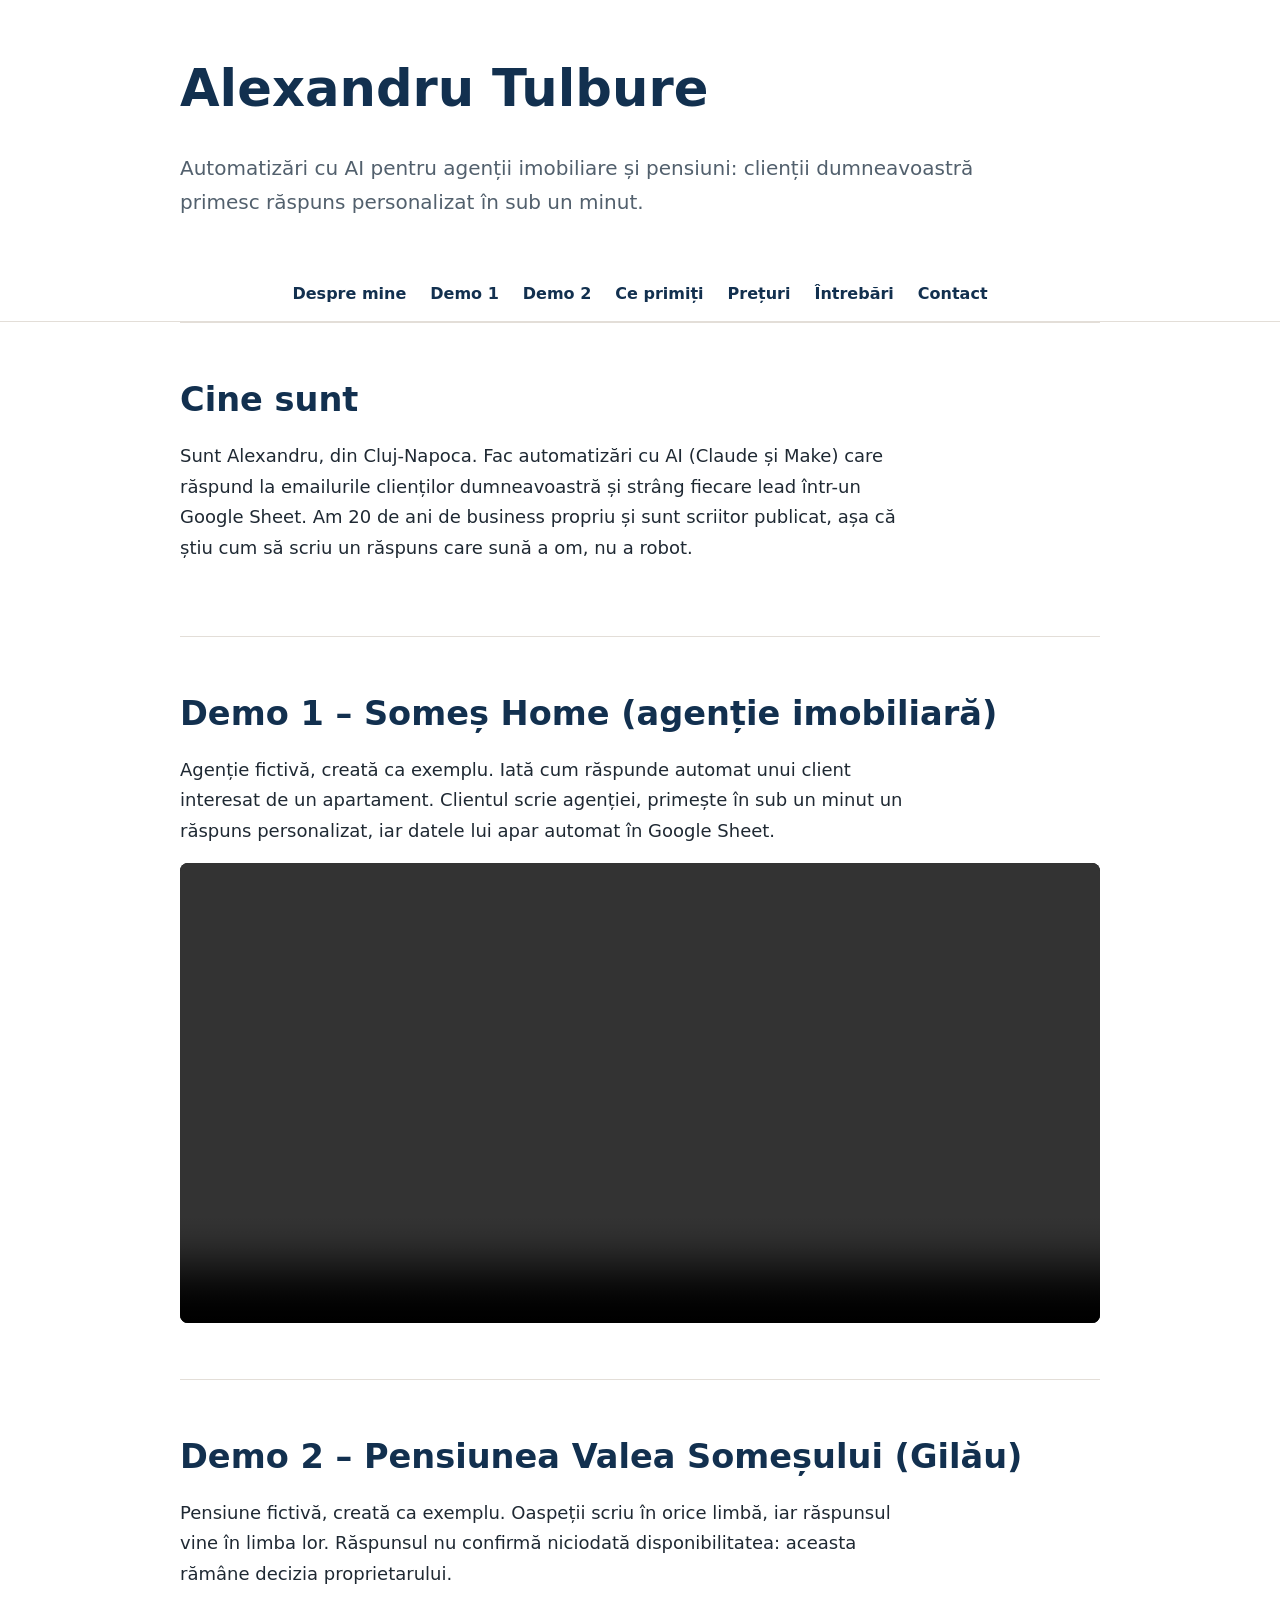
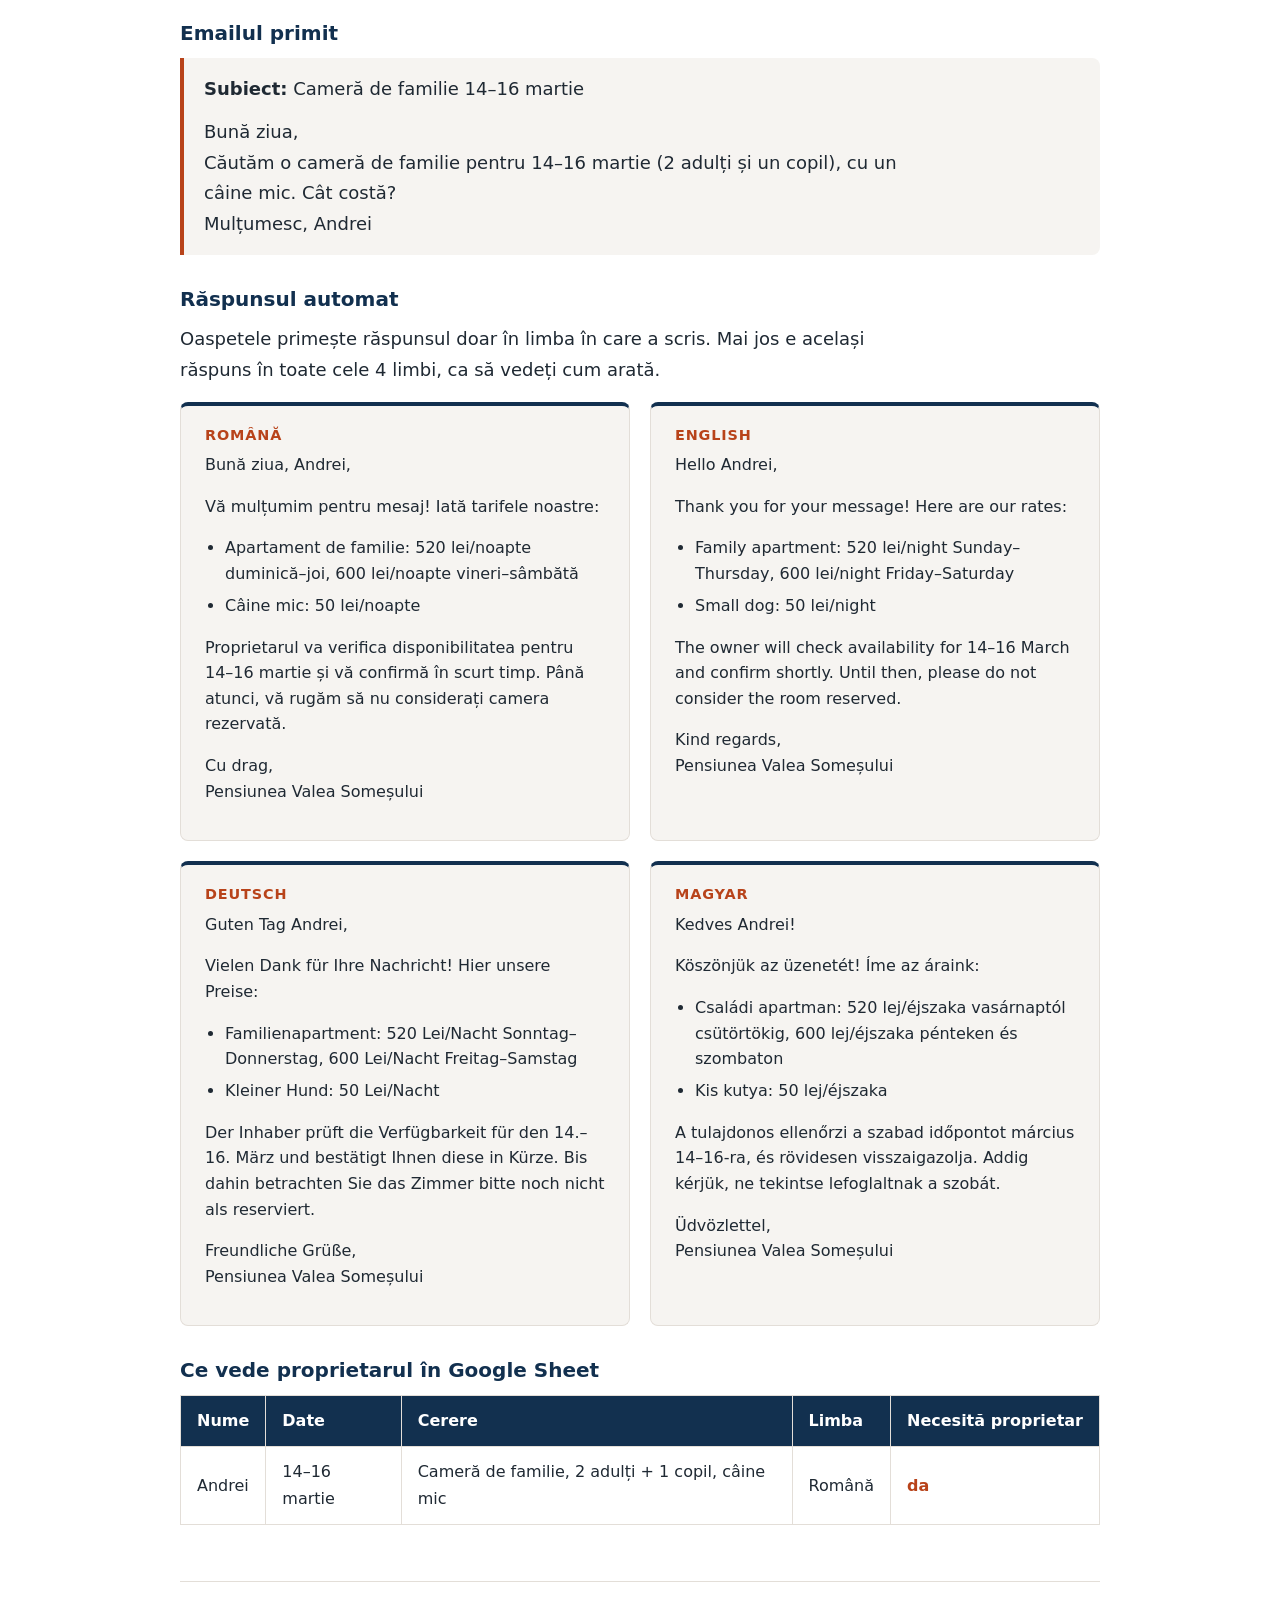
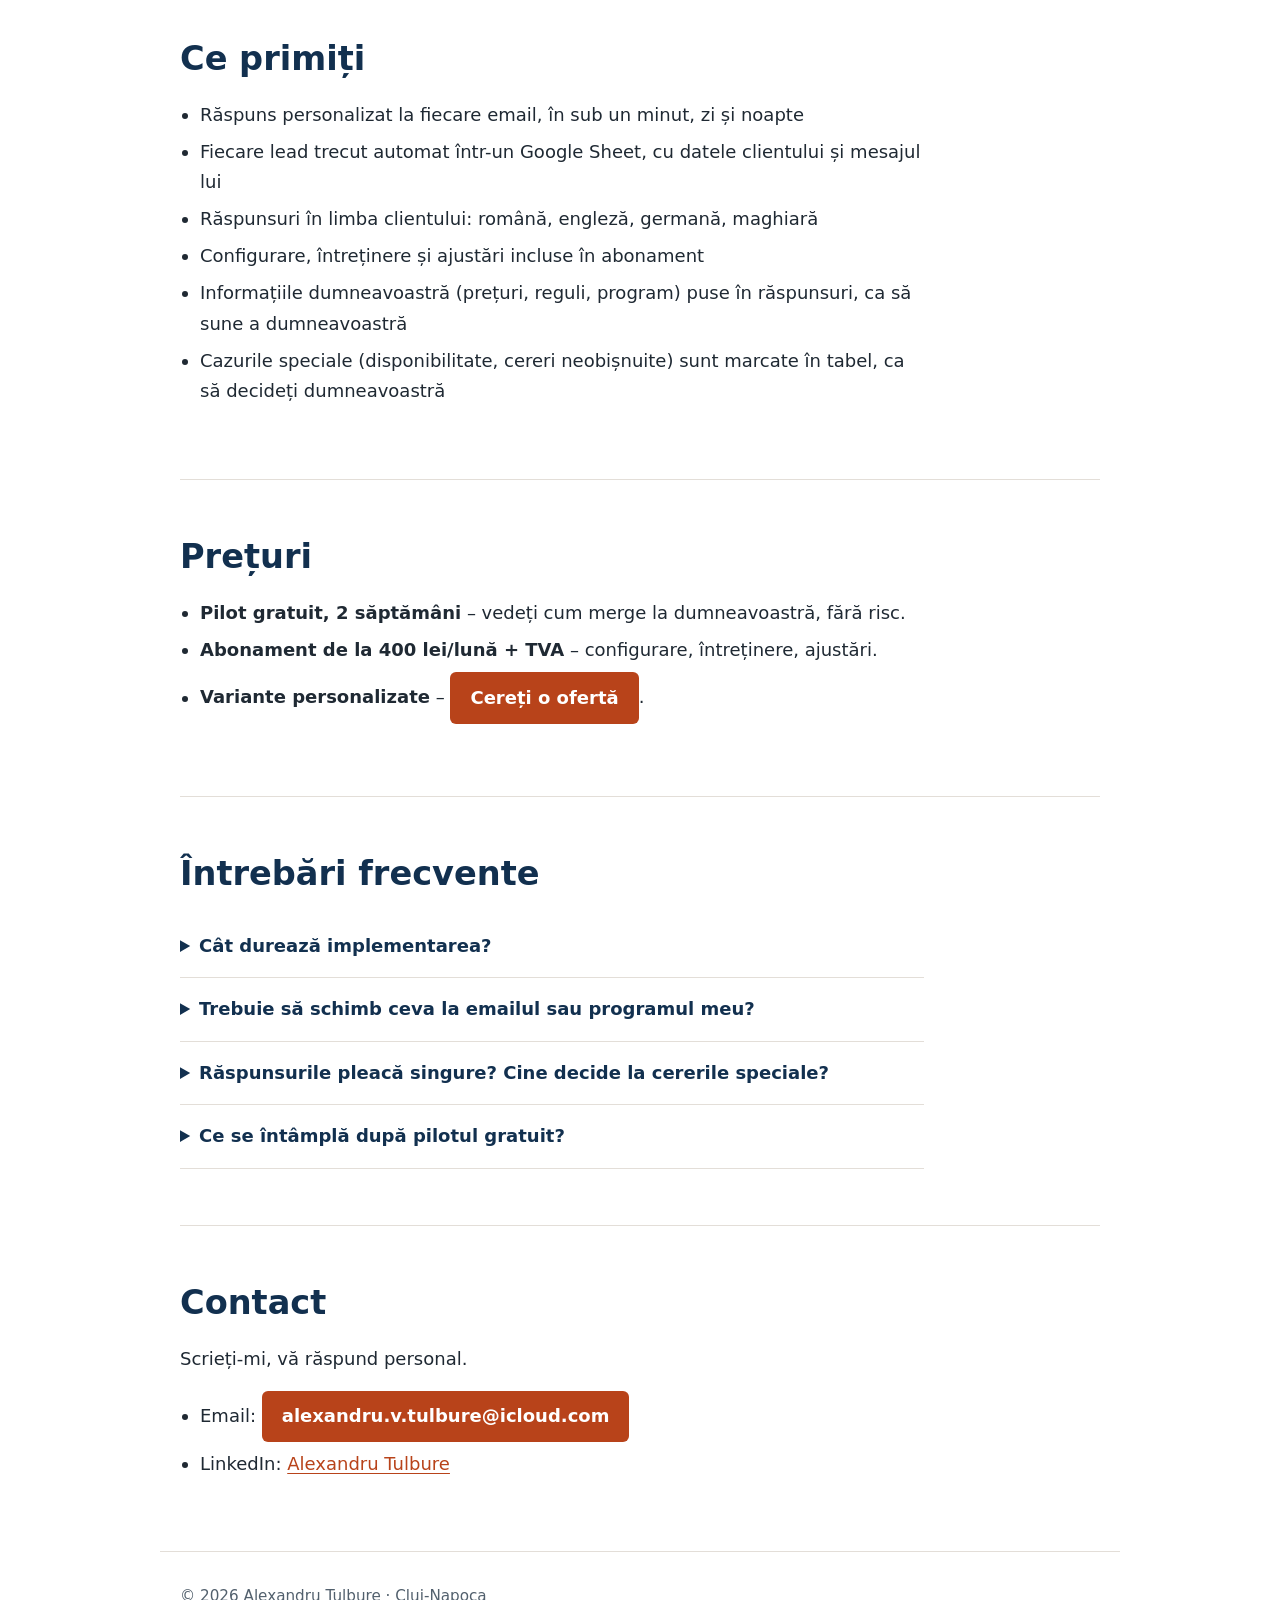
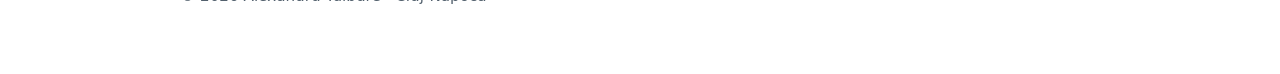
==== index.html @ 41841fda "Prima versiune a site-ului de prezentare Pagina unica HTML + CSS: despre mine, doua demo-uri (agenti" ====
<!DOCTYPE html>
<html lang="ro">
<head>
  <meta charset="utf-8">
  <meta name="viewport" content="width=device-width, initial-scale=1">
  <title>Alexandru Tulbure – Automatizări AI pentru agenții imobiliare și pensiuni</title>
  <meta name="description" content="Răspunsuri automate și personalizate la emailurile clienților, în sub un minut. Fiecare lead ajunge într-un Google Sheet.">
  <link rel="stylesheet" href="style.css">
</head>
<body>

  <header>
    <h1>Alexandru Tulbure</h1>
    <p>Automatizări cu AI pentru agenții imobiliare și pensiuni: clienții dumneavoastră primesc răspuns personalizat în sub un minut.</p>
  </header>

  <nav>
    <a href="#despre">Despre mine</a>
    <a href="#demo-1">Demo 1</a>
    <a href="#demo-2">Demo 2</a>
    <a href="#primesti">Ce primiți</a>
    <a href="#preturi">Prețuri</a>
    <a href="#faq">Întrebări</a>
    <a href="#contact">Contact</a>
  </nav>

  <main>

    <section id="despre">
      <h2>Cine sunt</h2>
      <p>Sunt Alexandru, din Cluj-Napoca. Fac automatizări cu AI (Claude și Make) care răspund la emailurile clienților dumneavoastră și strâng fiecare lead într-un Google Sheet. Am 20 de ani de business propriu și sunt scriitor publicat, așa că știu cum să scriu un răspuns care sună a om, nu a robot.</p>
    </section>

    <section id="demo-1">
      <h2>Demo 1 – Someș Home (agenție imobiliară)</h2>
      <p>Agenție fictivă, creată ca exemplu. Iată cum răspunde automat unui client interesat de un apartament. Clientul scrie agenției, primește în sub un minut un răspuns personalizat, iar datele lui apar automat în Google Sheet.</p>
      <video controls preload="metadata" width="100%">
        <source src="demo-somes-home.mp4" type="video/mp4">
        Browserul dumneavoastră nu poate reda videoul.
      </video>
    </section>

    <section id="demo-2">
      <h2>Demo 2 – Pensiunea Valea Someșului (Gilău)</h2>
      <p>Pensiune fictivă, creată ca exemplu. Oaspeții scriu în orice limbă, iar răspunsul vine în limba lor. Răspunsul nu confirmă niciodată disponibilitatea: aceasta rămâne decizia proprietarului.</p>

      <h3>Emailul primit</h3>
      <blockquote>
        <p><strong>Subiect:</strong> Cameră de familie 14–16 martie</p>
        <p>Bună ziua,<br>
        Căutăm o cameră de familie pentru 14–16 martie (2 adulți și un copil), cu un câine mic. Cât costă?<br>
        Mulțumesc, Andrei</p>
      </blockquote>

      <h3>Răspunsul automat</h3>
      <p>Oaspetele primește răspunsul doar în limba în care a scris. Mai jos e același răspuns în toate cele 4 limbi, ca să vedeți cum arată.</p>

      <div class="raspunsuri">

      <article lang="ro">
        <h4>Română</h4>
        <p>Bună ziua, Andrei,</p>
        <p>Vă mulțumim pentru mesaj! Iată tarifele noastre:</p>
        <ul>
          <li>Apartament de familie: 520 lei/noapte duminică–joi, 600 lei/noapte vineri–sâmbătă</li>
          <li>Câine mic: 50 lei/noapte</li>
        </ul>
        <p>Proprietarul va verifica disponibilitatea pentru 14–16 martie și vă confirmă în scurt timp. Până atunci, vă rugăm să nu considerați camera rezervată.</p>
        <p>Cu drag,<br>Pensiunea Valea Someșului</p>
      </article>

      <article lang="en">
        <h4>English</h4>
        <p>Hello Andrei,</p>
        <p>Thank you for your message! Here are our rates:</p>
        <ul>
          <li>Family apartment: 520 lei/night Sunday–Thursday, 600 lei/night Friday–Saturday</li>
          <li>Small dog: 50 lei/night</li>
        </ul>
        <p>The owner will check availability for 14–16 March and confirm shortly. Until then, please do not consider the room reserved.</p>
        <p>Kind regards,<br>Pensiunea Valea Someșului</p>
      </article>

      <article lang="de">
        <h4>Deutsch</h4>
        <p>Guten Tag Andrei,</p>
        <p>Vielen Dank für Ihre Nachricht! Hier unsere Preise:</p>
        <ul>
          <li>Familienapartment: 520 Lei/Nacht Sonntag–Donnerstag, 600 Lei/Nacht Freitag–Samstag</li>
          <li>Kleiner Hund: 50 Lei/Nacht</li>
        </ul>
        <p>Der Inhaber prüft die Verfügbarkeit für den 14.–16. März und bestätigt Ihnen diese in Kürze. Bis dahin betrachten Sie das Zimmer bitte noch nicht als reserviert.</p>
        <p>Freundliche Grüße,<br>Pensiunea Valea Someșului</p>
      </article>

      <article lang="hu">
        <h4>Magyar</h4>
        <p>Kedves Andrei!</p>
        <p>Köszönjük az üzenetét! Íme az áraink:</p>
        <ul>
          <li>Családi apartman: 520 lej/éjszaka vasárnaptól csütörtökig, 600 lej/éjszaka pénteken és szombaton</li>
          <li>Kis kutya: 50 lej/éjszaka</li>
        </ul>
        <p>A tulajdonos ellenőrzi a szabad időpontot március 14–16-ra, és rövidesen visszaigazolja. Addig kérjük, ne tekintse lefoglaltnak a szobát.</p>
        <p>Üdvözlettel,<br>Pensiunea Valea Someșului</p>
      </article>
      </div>

      <h3>Ce vede proprietarul în Google Sheet</h3>
      <table>
        <thead>
          <tr>
            <th>Nume</th>
            <th>Date</th>
            <th>Cerere</th>
            <th>Limba</th>
            <th>Necesită proprietar</th>
          </tr>
        </thead>
        <tbody>
          <tr>
            <td data-label="Nume">Andrei</td>
            <td data-label="Date">14–16 martie</td>
            <td data-label="Cerere">Cameră de familie, 2 adulți + 1 copil, câine mic</td>
            <td data-label="Limba">Română</td>
            <td data-label="Necesită proprietar"><strong>da</strong></td>
          </tr>
        </tbody>
      </table>
    </section>

    <section id="primesti">
      <h2>Ce primiți</h2>
      <ul>
        <li>Răspuns personalizat la fiecare email, în sub un minut, zi și noapte</li>
        <li>Fiecare lead trecut automat într-un Google Sheet, cu datele clientului și mesajul lui</li>
        <li>Răspunsuri în limba clientului: română, engleză, germană, maghiară</li>
        <li>Configurare, întreținere și ajustări incluse în abonament</li>
        <li>Informațiile dumneavoastră (prețuri, reguli, program) puse în răspunsuri, ca să sune a dumneavoastră</li>
        <li>Cazurile speciale (disponibilitate, cereri neobișnuite) sunt marcate în tabel, ca să decideți dumneavoastră</li>
      </ul>
    </section>

    <section id="preturi">
      <h2>Prețuri</h2>
      <ul>
        <li><strong>Pilot gratuit, 2 săptămâni</strong> – vedeți cum merge la dumneavoastră, fără risc.</li>
        <li><strong>Abonament de la 400 lei/lună + TVA</strong> – configurare, întreținere, ajustări.</li>
        <li><strong>Variante personalizate</strong> – <a class="buton" href="#contact">Cereți o ofertă</a>.</li>
      </ul>
    </section>

    <section id="faq">
      <h2>Întrebări frecvente</h2>
      <details>
        <summary>Cât durează implementarea?</summary>
        <p>Pilotul pornește în 1–2 zile.</p>
      </details>
      <details>
        <summary>Trebuie să schimb ceva la emailul sau programul meu?</summary>
        <p>Nu schimbați nimic din ce folosiți. Îmi dați doar acces la adresa de email, iar restul îl configurez eu.</p>
      </details>
      <details>
        <summary>Răspunsurile pleacă singure? Cine decide la cererile speciale?</summary>
        <p>Răspunsurile pleacă automat, în sub un minut. Cazurile speciale (disponibilitate, cereri neobișnuite) sunt marcate în tabel cu „necesită proprietar: da”, iar dumneavoastră decideți. Răspunsul automat nu confirmă niciodată o rezervare.</p>
      </details>
      <details>
        <summary>Ce se întâmplă după pilotul gratuit?</summary>
        <p>Dacă rezultatele vă mulțumesc, continuăm cu abonamentul de la 400 lei/lună + TVA. Dacă nu, ne oprim, fără obligații și fără costuri.</p>
      </details>
    </section>

    <section id="contact">
      <h2>Contact</h2>
      <p>Scrieți-mi, vă răspund personal.</p>
      <ul>
        <li>Email: <a class="buton" href="mailto:alexandru.v.tulbure@icloud.com">alexandru.v.tulbure@icloud.com</a></li>
        <li>LinkedIn: <a href="https://www.linkedin.com/in/alexandru-tulbure-516689139" target="_blank" rel="noopener">Alexandru Tulbure</a></li>
      </ul>
    </section>

  </main>

  <footer>
    <p>© 2026 Alexandru Tulbure · Cluj-Napoca</p>
  </footer>

</body>
</html>
---- style.css ----
/* ===== Culori și valori de bază (le schimbi aici, o singură dată) ===== */
:root {
  --text: #1f2933;          /* text închis */
  --text-soft: #52606d;     /* text secundar */
  --albastru: #12304f;      /* albastru închis, pentru titluri */
  --accent: #b8431a;        /* portocaliu-teracotă */
  --accent-inchis: #963512; /* teracotă la hover */
  --fundal: #ffffff;
  --fundal-soft: #f6f4f1;   /* alb cald, pentru carduri */
  --linie: #e3ded8;
  --latime: 960px;
}

/* ===== Bază ===== */
* { box-sizing: border-box; }

html {
  scroll-behavior: smooth;
  scroll-padding-top: 4.5rem; /* ca meniul fix să nu acopere titlul la salt */
}

body {
  margin: 0;
  background: var(--fundal);
  color: var(--text);
  font-family: system-ui, -apple-system, "Segoe UI", Roboto, Helvetica, Arial, sans-serif;
  font-size: 1.125rem;   /* 18px, ușor de citit pe telefon fără zoom */
  line-height: 1.7;
}

h1, h2, h3, h4 {
  color: var(--albastru);
  line-height: 1.25;
  margin: 0 0 0.6em;
}
h1 { font-size: clamp(2.2rem, 6vw, 3.2rem); }
h2 { font-size: clamp(1.6rem, 4.5vw, 2.1rem); }
h3 { font-size: 1.25rem; margin-top: 2rem; }
h4 { font-size: 1.05rem; }

p, ul { margin: 0 0 1rem; max-width: 65ch; }
ul { padding-left: 1.25rem; }
li { margin-bottom: 0.4rem; }

a { color: var(--accent); text-underline-offset: 3px; }
a:hover { color: var(--accent-inchis); }

/* ===== Aranjare: header, secțiuni, footer într-o coloană centrată ===== */
header, main, footer {
  width: 100%;
  max-width: var(--latime);
  margin: 0 auto;
  padding-left: 1.25rem;
  padding-right: 1.25rem;
}

header { padding-top: 3.5rem; padding-bottom: 2rem; }
header p { font-size: 1.25rem; color: var(--text-soft); }

section {
  padding: 3.5rem 0;
  border-top: 1px solid var(--linie);
}

footer {
  padding-top: 2rem;
  padding-bottom: 3rem;
  border-top: 1px solid var(--linie);
  color: var(--text-soft);
  font-size: 0.95rem;
}

/* ===== Meniul fix ===== */
nav {
  position: sticky;
  top: 0;
  z-index: 10;
  display: flex;
  gap: 1.5rem;
  padding: 0.85rem 1.25rem;
  background: rgba(255, 255, 255, 0.97);
  border-bottom: 1px solid var(--linie);
  overflow-x: auto;      /* pe telefon: se derulează lateral, fără să strice pagina */
  white-space: nowrap;
}
nav a {
  color: var(--albastru);
  text-decoration: none;
  font-weight: 600;
  font-size: 1rem;
}
nav a:hover { color: var(--accent); }

@media (min-width: 960px) {
  nav { justify-content: center; }
}

/* ===== Butoane (linkurile cu clasa "buton") ===== */
.buton {
  display: inline-block;
  padding: 0.65rem 1.25rem;
  background: var(--accent);
  color: #fff;
  font-weight: 600;
  text-decoration: none;
  border-radius: 6px;
  word-break: break-word;
}
.buton:hover { background: var(--accent-inchis); color: #fff; }

/* ===== Video ===== */
video {
  display: block;
  width: 100%;
  max-width: 100%;
  height: auto;
  border-radius: 8px;
  background: #000;
}

/* ===== Emailul primit ===== */
blockquote {
  margin: 0 0 1.5rem;
  padding: 1rem 1.25rem;
  background: var(--fundal-soft);
  border-left: 4px solid var(--accent);
  border-radius: 0 8px 8px 0;
}
blockquote p { margin-bottom: 0.75rem; }
blockquote p:last-child { margin-bottom: 0; }

/* ===== Cardurile cu răspunsuri: 1 pe telefon, 2 pe rând pe calculator ===== */
.raspunsuri {
  display: grid;
  grid-template-columns: 1fr;
  gap: 1.25rem;
  margin-bottom: 1rem;
}
@media (min-width: 720px) {
  .raspunsuri { grid-template-columns: 1fr 1fr; }
}

article {
  background: var(--fundal-soft);
  border: 1px solid var(--linie);
  border-top: 4px solid var(--albastru);
  border-radius: 8px;
  padding: 1.25rem 1.5rem;
}
article h4 {
  text-transform: uppercase;
  letter-spacing: 0.06em;
  font-size: 0.9rem;
  color: var(--accent);
}
article p, article ul { font-size: 1rem; line-height: 1.6; max-width: none; }

/* ===== Tabelul (se derulează lateral pe telefon dacă nu încape) ===== */
table {
  display: block;
  overflow-x: auto;
  border-collapse: collapse;
  font-size: 1rem;
}
th, td {
  padding: 0.7rem 1rem;
  border: 1px solid var(--linie);
  text-align: left;
}
th {
  background: var(--albastru);
  color: #fff;
  font-weight: 600;
  white-space: nowrap;
}
td strong { color: var(--accent); }

/* ===== Întrebări frecvente ===== */
details {
  border-bottom: 1px solid var(--linie);
  padding: 1rem 0;
  max-width: 65ch;
}
summary {
  cursor: pointer;
  font-weight: 600;
  color: var(--albastru);
}
summary:hover { color: var(--accent); }
details p { margin: 0.75rem 0 0; }

/* ===== Telefon (până la 600px): meniu pe 2 rânduri, tabel ca un card ===== */
@media (max-width: 600px) {
  /* Meniul: linkurile trec pe rândul următor, se văd toate 7 */
  nav {
    flex-wrap: wrap;
    gap: 0.4rem 1.1rem;
    overflow-x: visible;
    white-space: normal;
    justify-content: center;
  }

  /* Tabelul: fiecare rând devine un card, fiecare câmp pe rândul lui */
  table { display: block; overflow-x: visible; }
  thead {
    /* antetul se ascunde vizual, dar rămâne pentru cititoarele de ecran */
    position: absolute;
    width: 1px;
    height: 1px;
    overflow: hidden;
    clip: rect(0 0 0 0);
  }
  tbody, tr, td { display: block; }
  tr {
    background: var(--fundal-soft);
    border: 1px solid var(--linie);
    border-top: 4px solid var(--albastru);
    border-radius: 8px;
    padding: 0.5rem 1rem;
  }
  td {
    display: flex;
    gap: 0.75rem;
    border: 0;
    border-bottom: 1px solid var(--linie);
    padding: 0.6rem 0;
  }
  td:last-child { border-bottom: 0; }
  td::before {
    content: attr(data-label) ":";
    flex: 0 0 8.5rem;       /* eticheta în stânga, aliniată */
    font-weight: 600;
    color: var(--albastru);
  }
}

/* ===== Ecrane foarte mici ===== */
@media (max-width: 480px) {
  section { padding: 2.5rem 0; }
  header { padding-top: 2.5rem; }
  article { padding: 1rem 1.1rem; }
}
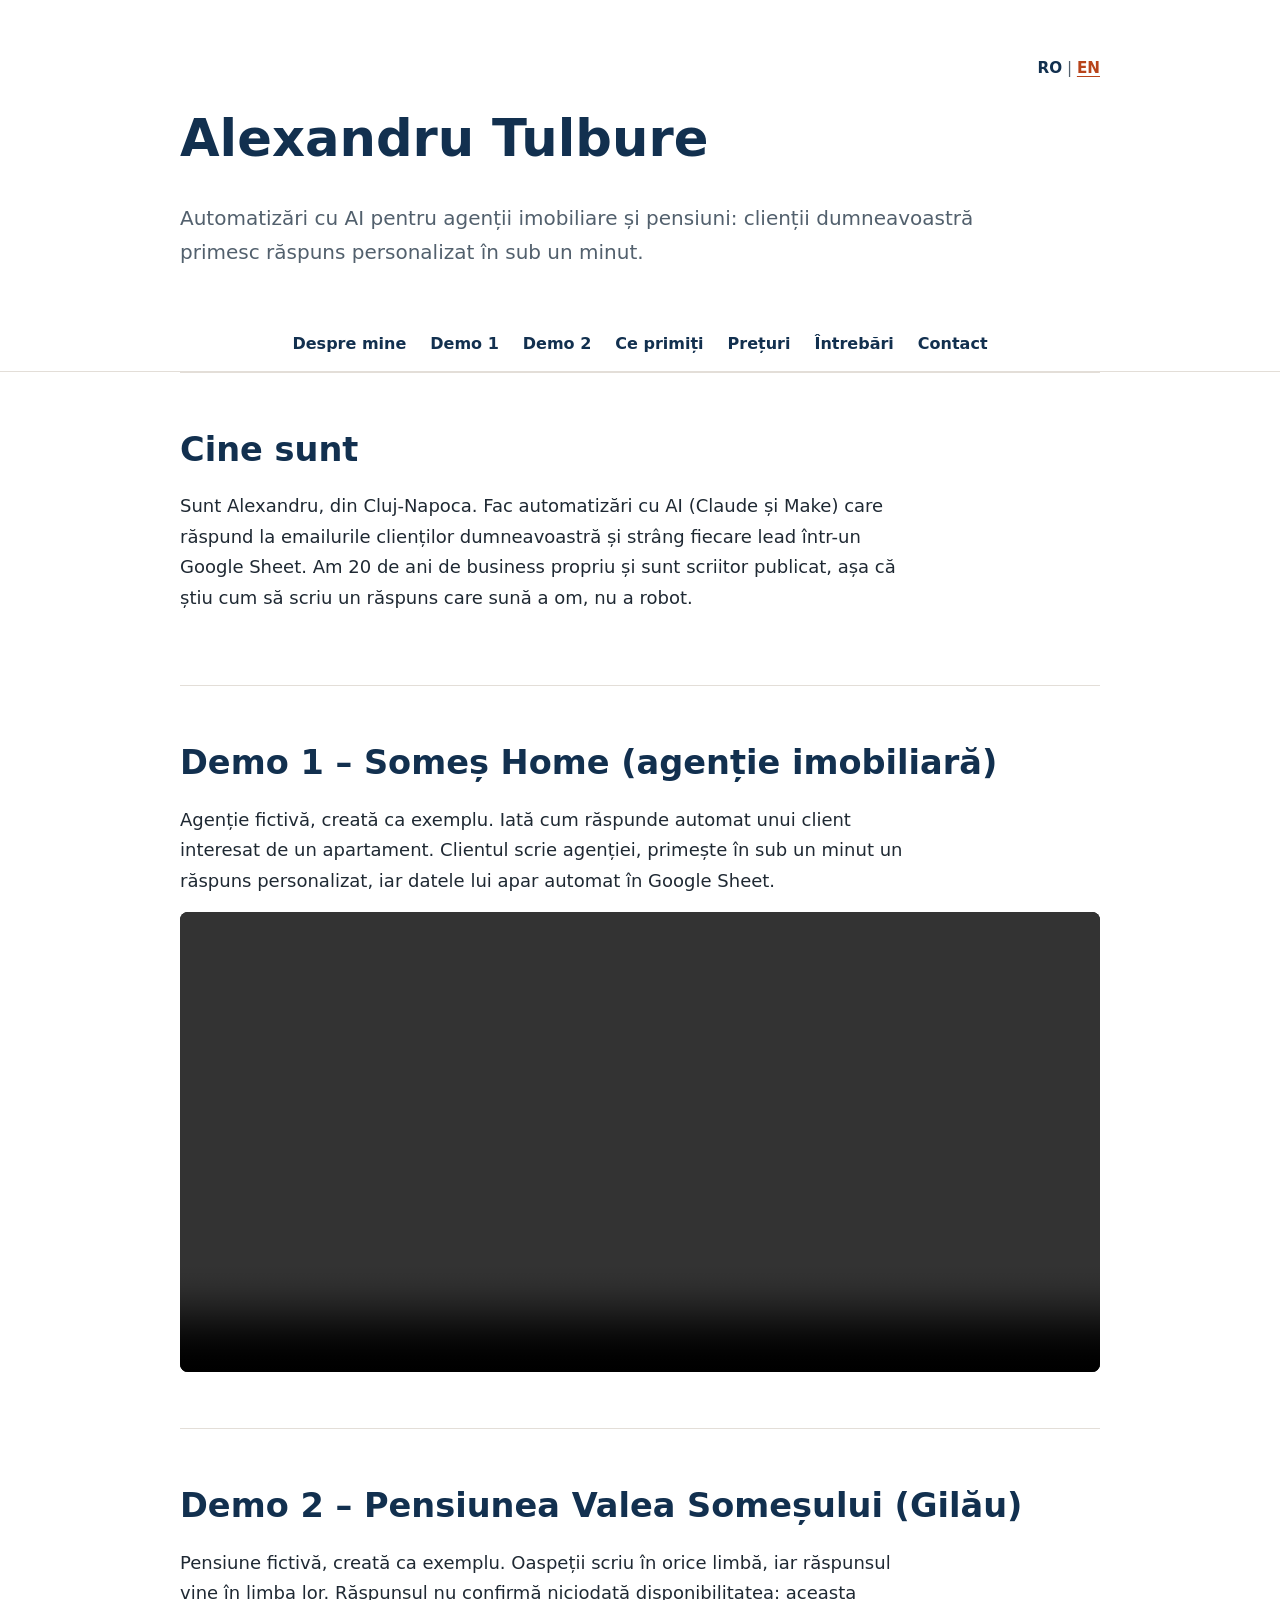
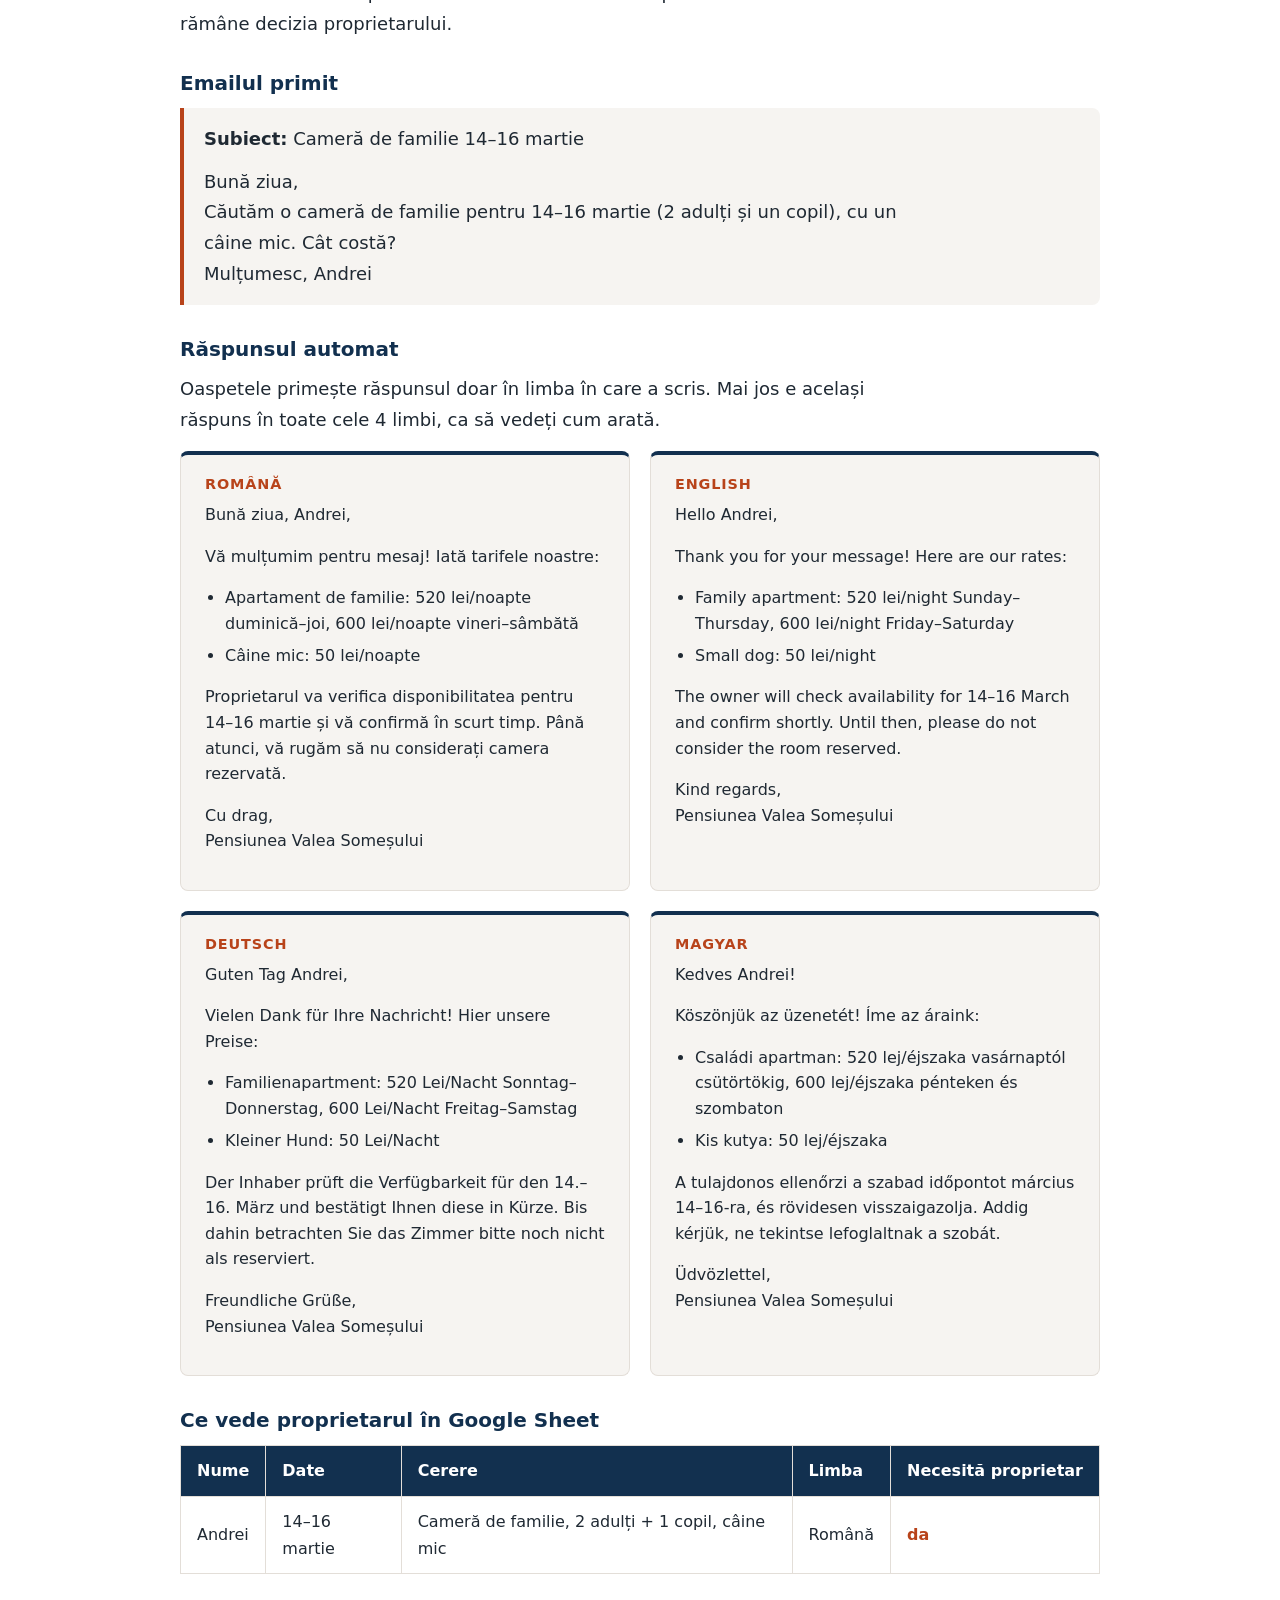
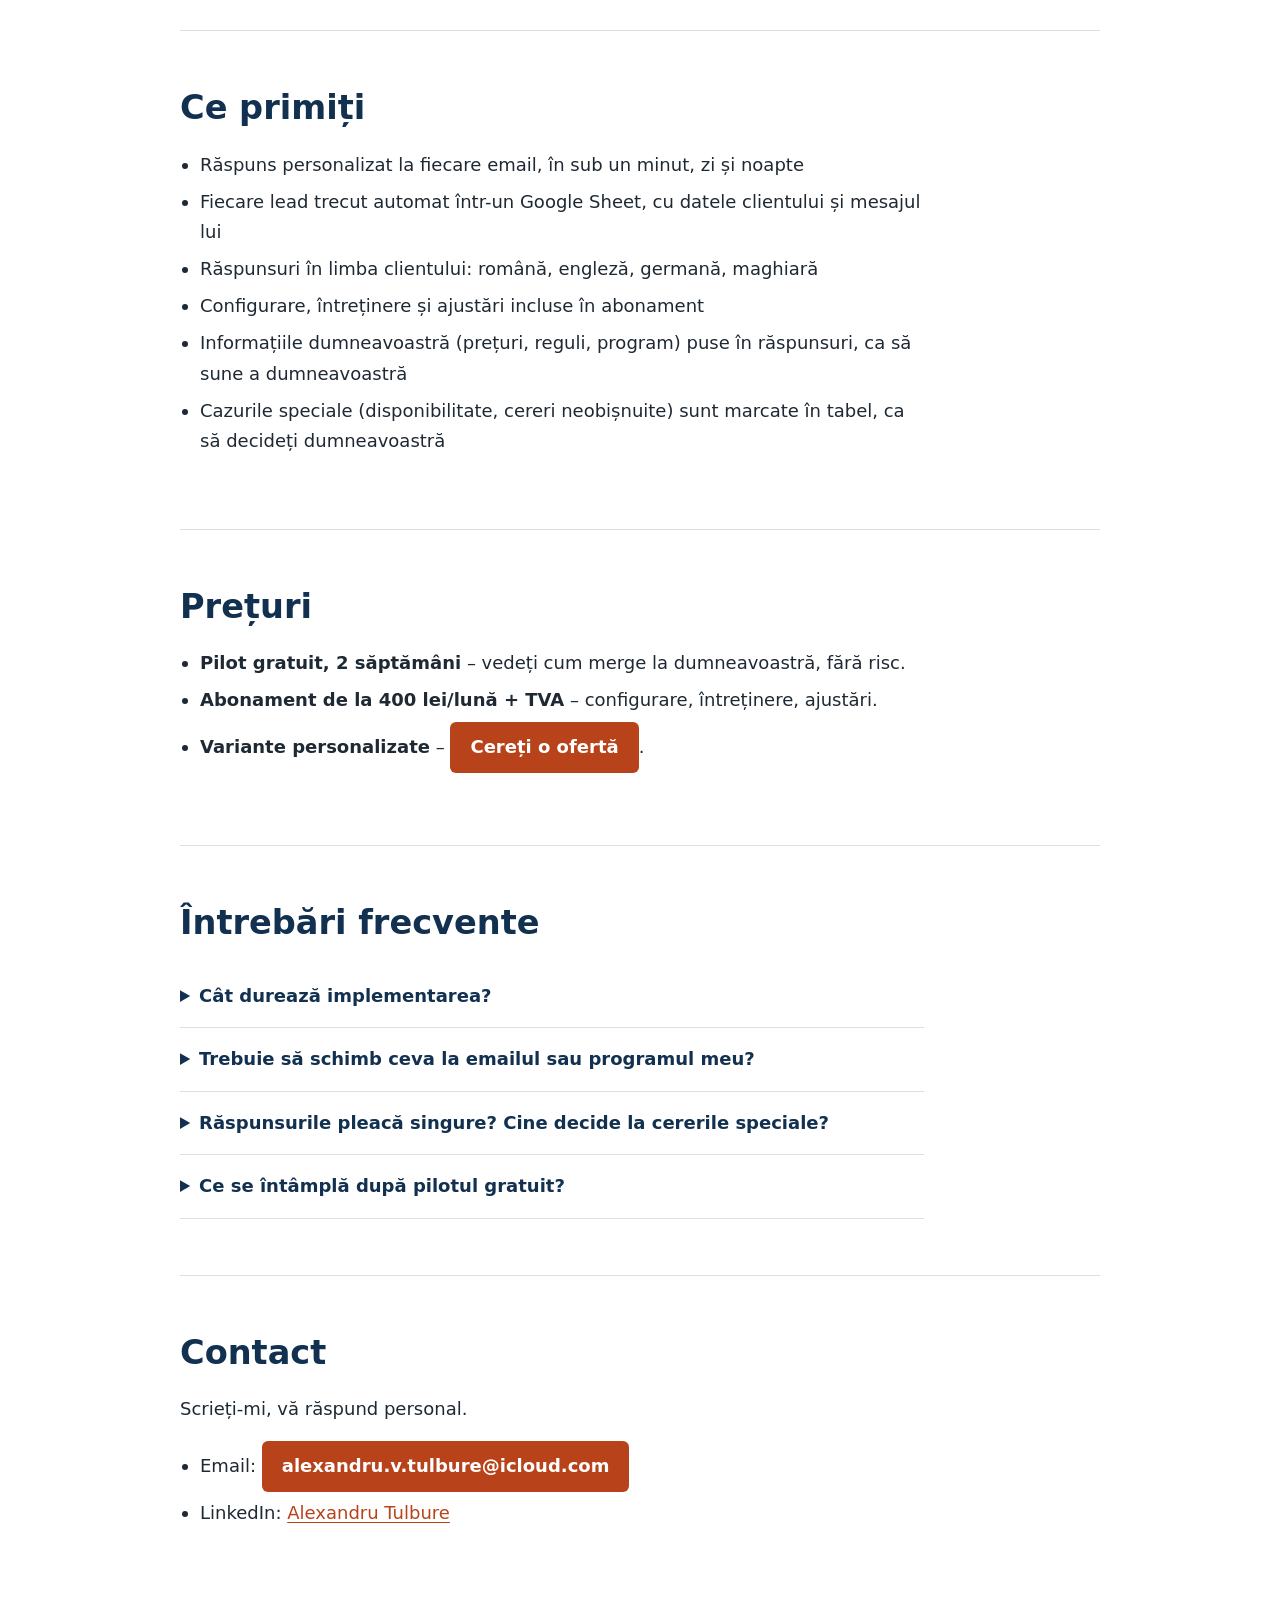
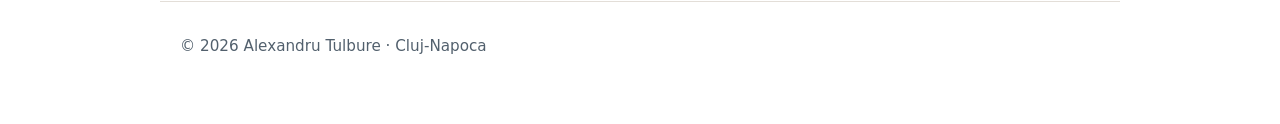
==== commit 12ec18e3: "Adauga versiunea in engleza si comutatorul RO | EN - en/index.html: pagina in engleza (preturi in eu" ====
--- a/index.html
+++ b/index.html
@@ -5,11 +5,16 @@
   <meta name="viewport" content="width=device-width, initial-scale=1">
   <title>Alexandru Tulbure – Automatizări AI pentru agenții imobiliare și pensiuni</title>
   <meta name="description" content="Răspunsuri automate și personalizate la emailurile clienților, în sub un minut. Fiecare lead ajunge într-un Google Sheet.">
+  <link rel="alternate" hreflang="ro" href="index.html">
+  <link rel="alternate" hreflang="en" href="en/index.html">
   <link rel="stylesheet" href="style.css">
 </head>
 <body>
 
   <header>
+    <p class="limba" aria-label="Limba">
+      <strong aria-current="true">RO</strong> | <a href="en/index.html" hreflang="en" lang="en">EN</a>
+    </p>
     <h1>Alexandru Tulbure</h1>
     <p>Automatizări cu AI pentru agenții imobiliare și pensiuni: clienții dumneavoastră primesc răspuns personalizat în sub un minut.</p>
   </header>
--- a/style.css
+++ b/style.css
@@ -68,6 +68,23 @@
   border-top: 1px solid var(--linie);
   color: var(--text-soft);
   font-size: 0.95rem;
+}
+
+/* ===== Comutator de limbă RO | EN ===== */
+header p.limba {
+  margin: 0 0 1.5rem;
+  max-width: none;
+  text-align: right;
+  font-size: 0.95rem;
+  color: var(--text-soft);
+}
+.limba a { font-weight: 600; }
+.limba strong { color: var(--albastru); }
+
+/* ===== Notă mică (sub video, sub titluri) ===== */
+.nota {
+  font-size: 0.95rem;
+  color: var(--text-soft);
 }
 
 /* ===== Meniul fix ===== */
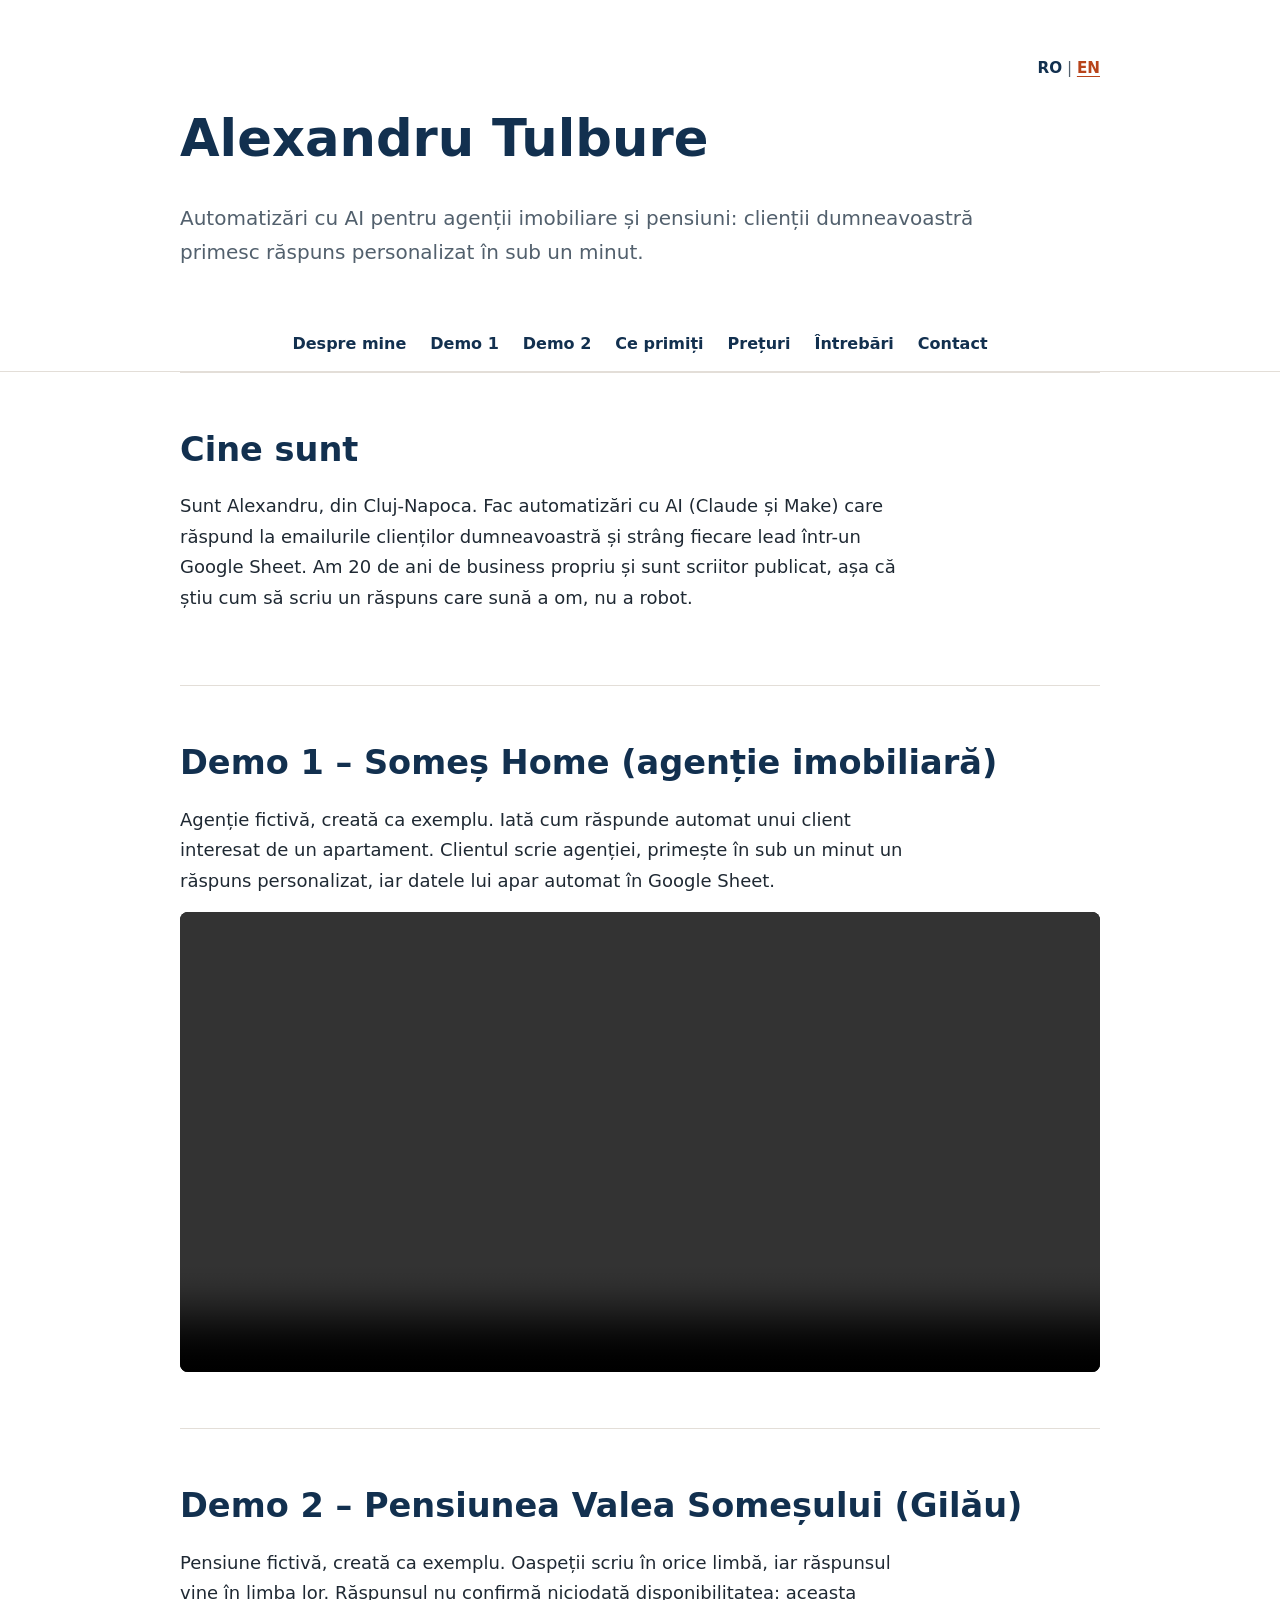
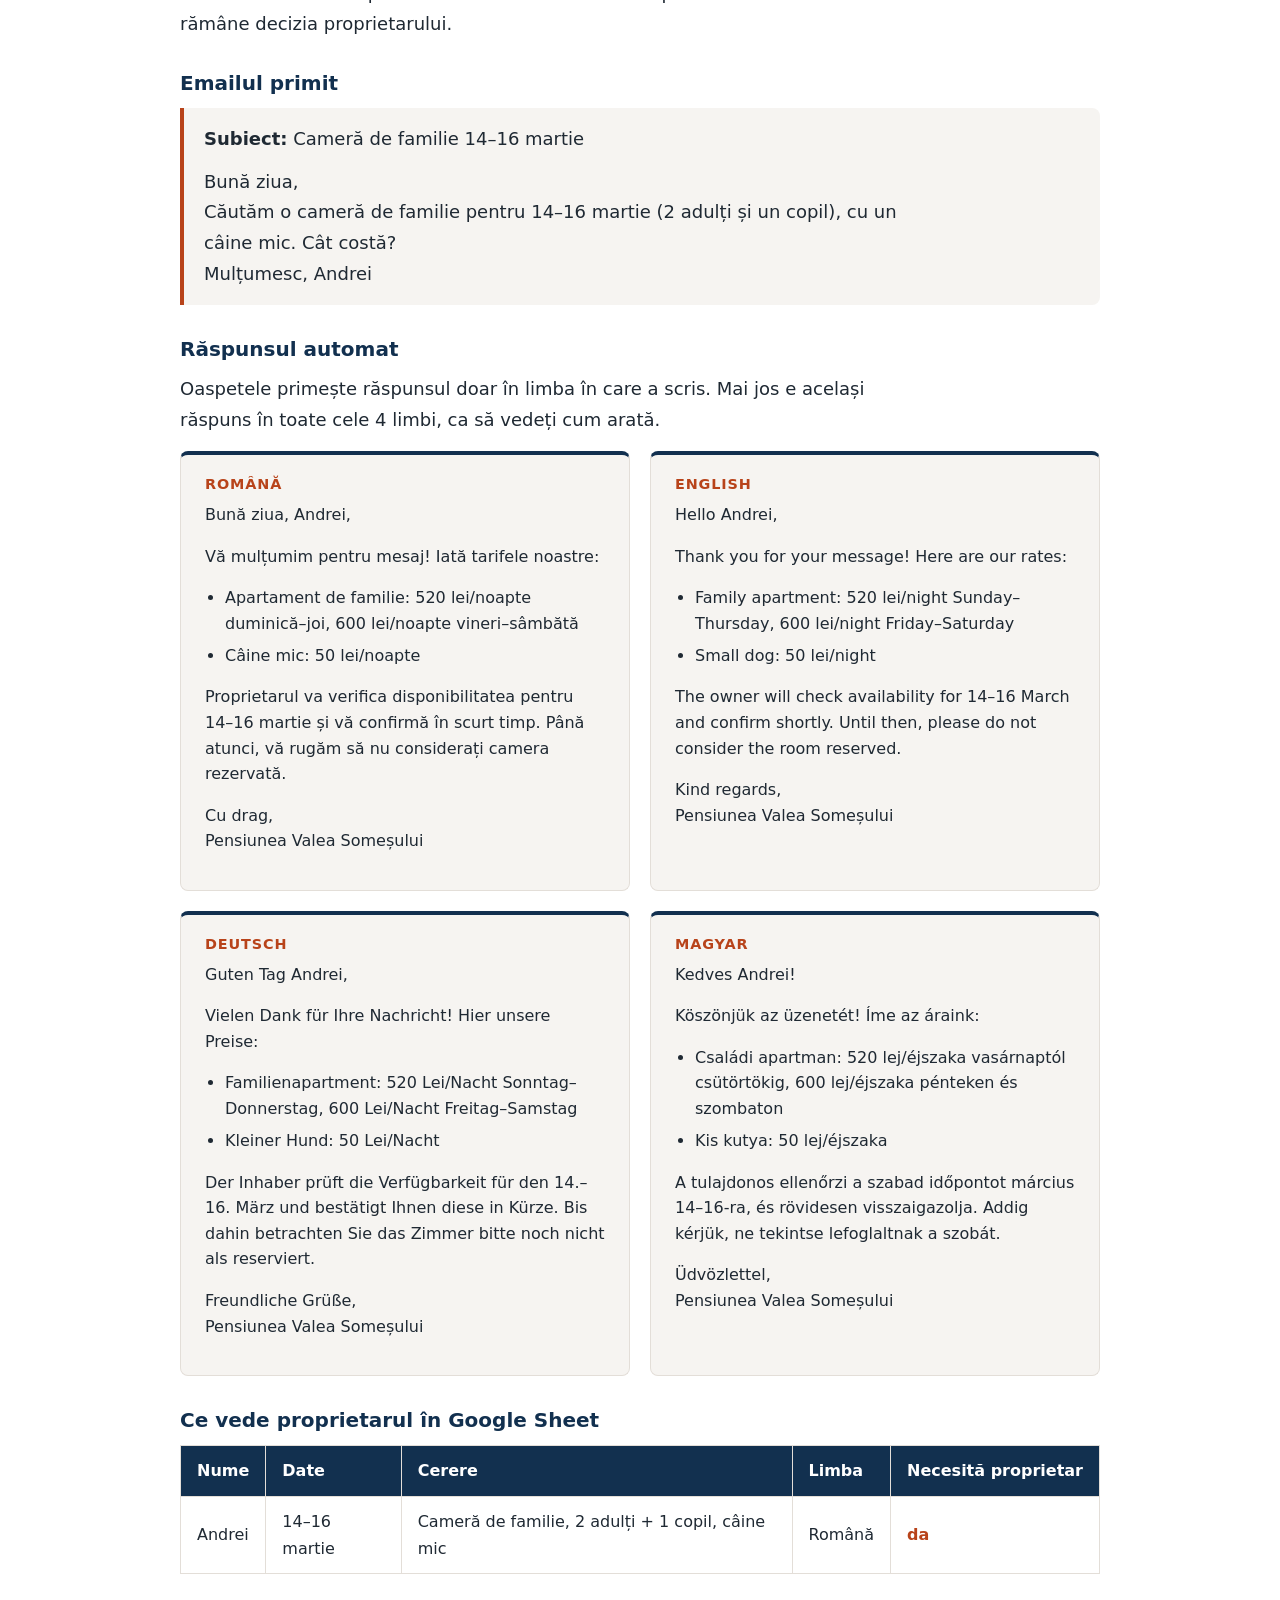
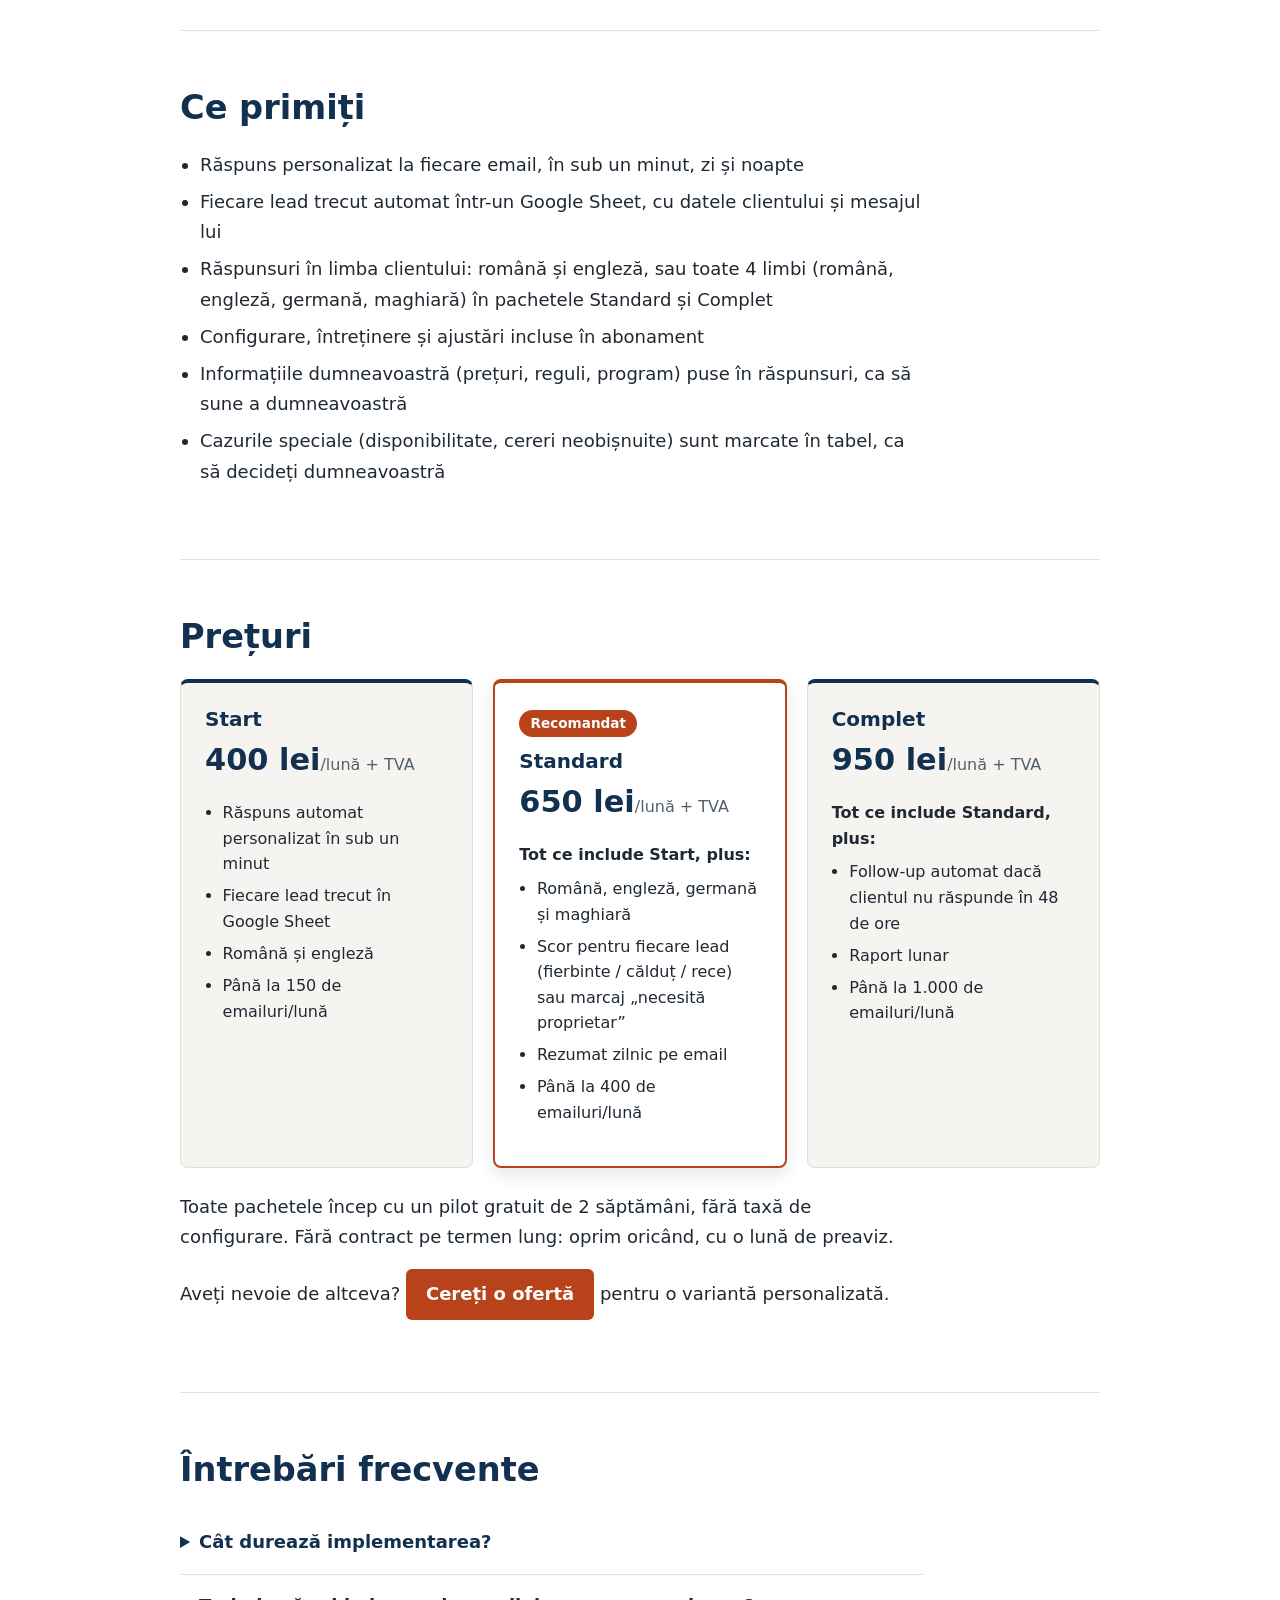
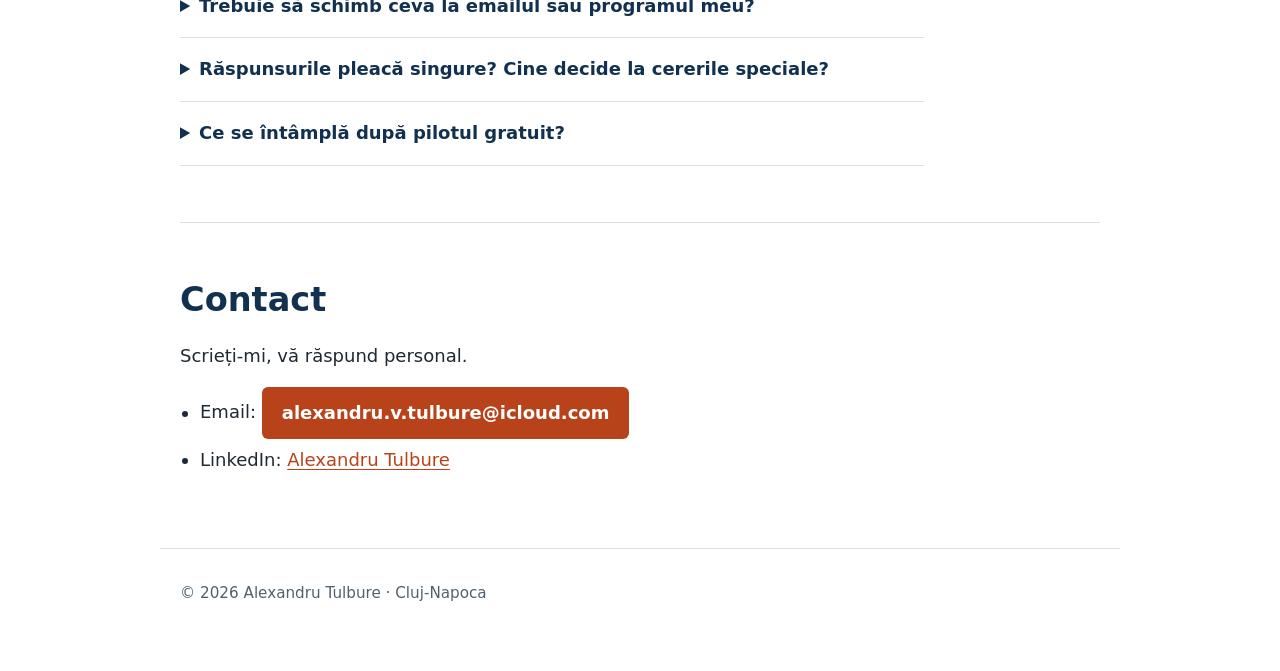
==== commit 712cd907: "Inlocuieste sectiunea Preturi cu 3 pachete (Start, Standard, Complet) - pachete pe ambele pagini (RO" ====
--- a/index.html
+++ b/index.html
@@ -5,6 +5,20 @@
   <meta name="viewport" content="width=device-width, initial-scale=1">
   <title>Alexandru Tulbure – Automatizări AI pentru agenții imobiliare și pensiuni</title>
   <meta name="description" content="Răspunsuri automate și personalizate la emailurile clienților, în sub un minut. Fiecare lead ajunge într-un Google Sheet.">
+  <!-- Previzualizare la distribuirea linkului (Facebook, LinkedIn, WhatsApp etc.) -->
+  <meta property="og:type" content="website">
+  <meta property="og:locale" content="ro_RO">
+  <meta property="og:locale:alternate" content="en_US">
+  <meta property="og:url" content="https://aleekx1981-cpu.github.io/site-prezentare/">
+  <meta property="og:title" content="Alexandru Tulbure – Automatizări AI pentru agenții imobiliare și pensiuni">
+  <meta property="og:description" content="Răspunsuri automate și personalizate la emailurile clienților, în sub un minut. Fiecare lead ajunge într-un Google Sheet.">
+  <meta property="og:image" content="https://aleekx1981-cpu.github.io/site-prezentare/preview.png">
+  <meta property="og:image:width" content="1200">
+  <meta property="og:image:height" content="630">
+  <meta name="twitter:card" content="summary_large_image">
+  <meta name="twitter:title" content="Alexandru Tulbure – Automatizări AI pentru agenții imobiliare și pensiuni">
+  <meta name="twitter:description" content="Răspunsuri automate și personalizate la emailurile clienților, în sub un minut. Fiecare lead ajunge într-un Google Sheet.">
+  <meta name="twitter:image" content="https://aleekx1981-cpu.github.io/site-prezentare/preview.png">
   <link rel="alternate" hreflang="ro" href="index.html">
   <link rel="alternate" hreflang="en" href="en/index.html">
   <link rel="stylesheet" href="style.css">
@@ -139,7 +153,7 @@
       <ul>
         <li>Răspuns personalizat la fiecare email, în sub un minut, zi și noapte</li>
         <li>Fiecare lead trecut automat într-un Google Sheet, cu datele clientului și mesajul lui</li>
-        <li>Răspunsuri în limba clientului: română, engleză, germană, maghiară</li>
+        <li>Răspunsuri în limba clientului: română și engleză, sau toate 4 limbi (română, engleză, germană, maghiară) în pachetele Standard și Complet</li>
         <li>Configurare, întreținere și ajustări incluse în abonament</li>
         <li>Informațiile dumneavoastră (prețuri, reguli, program) puse în răspunsuri, ca să sune a dumneavoastră</li>
         <li>Cazurile speciale (disponibilitate, cereri neobișnuite) sunt marcate în tabel, ca să decideți dumneavoastră</li>
@@ -148,11 +162,47 @@
 
     <section id="preturi">
       <h2>Prețuri</h2>
-      <ul>
-        <li><strong>Pilot gratuit, 2 săptămâni</strong> – vedeți cum merge la dumneavoastră, fără risc.</li>
-        <li><strong>Abonament de la 400 lei/lună + TVA</strong> – configurare, întreținere, ajustări.</li>
-        <li><strong>Variante personalizate</strong> – <a class="buton" href="#contact">Cereți o ofertă</a>.</li>
-      </ul>
+      <div class="pachete">
+
+        <div class="pachet">
+          <h3>Start</h3>
+          <p class="pret"><strong>400 lei</strong>/lună + TVA</p>
+          <ul>
+            <li>Răspuns automat personalizat în sub un minut</li>
+            <li>Fiecare lead trecut în Google Sheet</li>
+            <li>Română și engleză</li>
+            <li>Până la 150 de emailuri/lună</li>
+          </ul>
+        </div>
+
+        <div class="pachet recomandat">
+          <p class="insigna">Recomandat</p>
+          <h3>Standard</h3>
+          <p class="pret"><strong>650 lei</strong>/lună + TVA</p>
+          <p class="include">Tot ce include Start, plus:</p>
+          <ul>
+            <li>Română, engleză, germană și maghiară</li>
+            <li>Scor pentru fiecare lead (fierbinte / călduț / rece) sau marcaj „necesită proprietar”</li>
+            <li>Rezumat zilnic pe email</li>
+            <li>Până la 400 de emailuri/lună</li>
+          </ul>
+        </div>
+
+        <div class="pachet">
+          <h3>Complet</h3>
+          <p class="pret"><strong>950 lei</strong>/lună + TVA</p>
+          <p class="include">Tot ce include Standard, plus:</p>
+          <ul>
+            <li>Follow-up automat dacă clientul nu răspunde în 48 de ore</li>
+            <li>Raport lunar</li>
+            <li>Până la 1.000 de emailuri/lună</li>
+          </ul>
+        </div>
+
+      </div>
+
+      <p>Toate pachetele încep cu un pilot gratuit de 2 săptămâni, fără taxă de configurare. Fără contract pe termen lung: oprim oricând, cu o lună de preaviz.</p>
+      <p>Aveți nevoie de altceva? <a class="buton" href="#contact">Cereți o ofertă</a> pentru o variantă personalizată.</p>
     </section>
 
     <section id="faq">
@@ -171,7 +221,7 @@
       </details>
       <details>
         <summary>Ce se întâmplă după pilotul gratuit?</summary>
-        <p>Dacă rezultatele vă mulțumesc, continuăm cu abonamentul de la 400 lei/lună + TVA. Dacă nu, ne oprim, fără obligații și fără costuri.</p>
+        <p>Dacă rezultatele vă mulțumesc, alegeți unul dintre cele 3 pachete: Start (400 lei/lună), Standard (650 lei/lună) sau Complet (950 lei/lună), toate + TVA. Dacă nu, ne oprim, fără obligații și fără costuri.</p>
       </details>
     </section>
 
--- a/style.css
+++ b/style.css
@@ -192,6 +192,51 @@
 }
 td strong { color: var(--accent); }
 
+/* ===== Pachete de prețuri: 1 pe telefon, 3 unul lângă altul pe calculator ===== */
+.pachete {
+  display: grid;
+  grid-template-columns: 1fr;
+  gap: 1.25rem;
+  margin-bottom: 1.5rem;
+}
+@media (min-width: 860px) {
+  .pachete { grid-template-columns: repeat(3, 1fr); align-items: stretch; }
+}
+
+.pachet {
+  position: relative;
+  background: var(--fundal-soft);
+  border: 1px solid var(--linie);
+  border-top: 4px solid var(--albastru);
+  border-radius: 8px;
+  padding: 1.5rem;
+}
+.pachet h3 { margin-top: 0; margin-bottom: 0.25rem; }
+.pachet p, .pachet ul { max-width: none; font-size: 1rem; line-height: 1.6; }
+.pachet ul { padding-left: 1.1rem; }
+
+.pret { color: var(--text-soft); margin-bottom: 1rem; }
+.pret strong { font-size: 1.9rem; color: var(--albastru); }
+.include { font-weight: 600; margin-bottom: 0.5rem; }
+
+/* Cardul evidențiat (Standard / Most popular) */
+.pachet.recomandat {
+  background: #fff;
+  border: 2px solid var(--accent);
+  border-top: 4px solid var(--accent);
+  box-shadow: 0 6px 18px rgba(18, 48, 79, 0.12);
+}
+.insigna {
+  display: inline-block;
+  margin: 0 0 0.75rem;
+  padding: 0.15rem 0.7rem;
+  background: var(--accent);
+  color: #fff;
+  font-size: 0.85rem !important;
+  font-weight: 600;
+  border-radius: 999px;
+}
+
 /* ===== Întrebări frecvente ===== */
 details {
   border-bottom: 1px solid var(--linie);
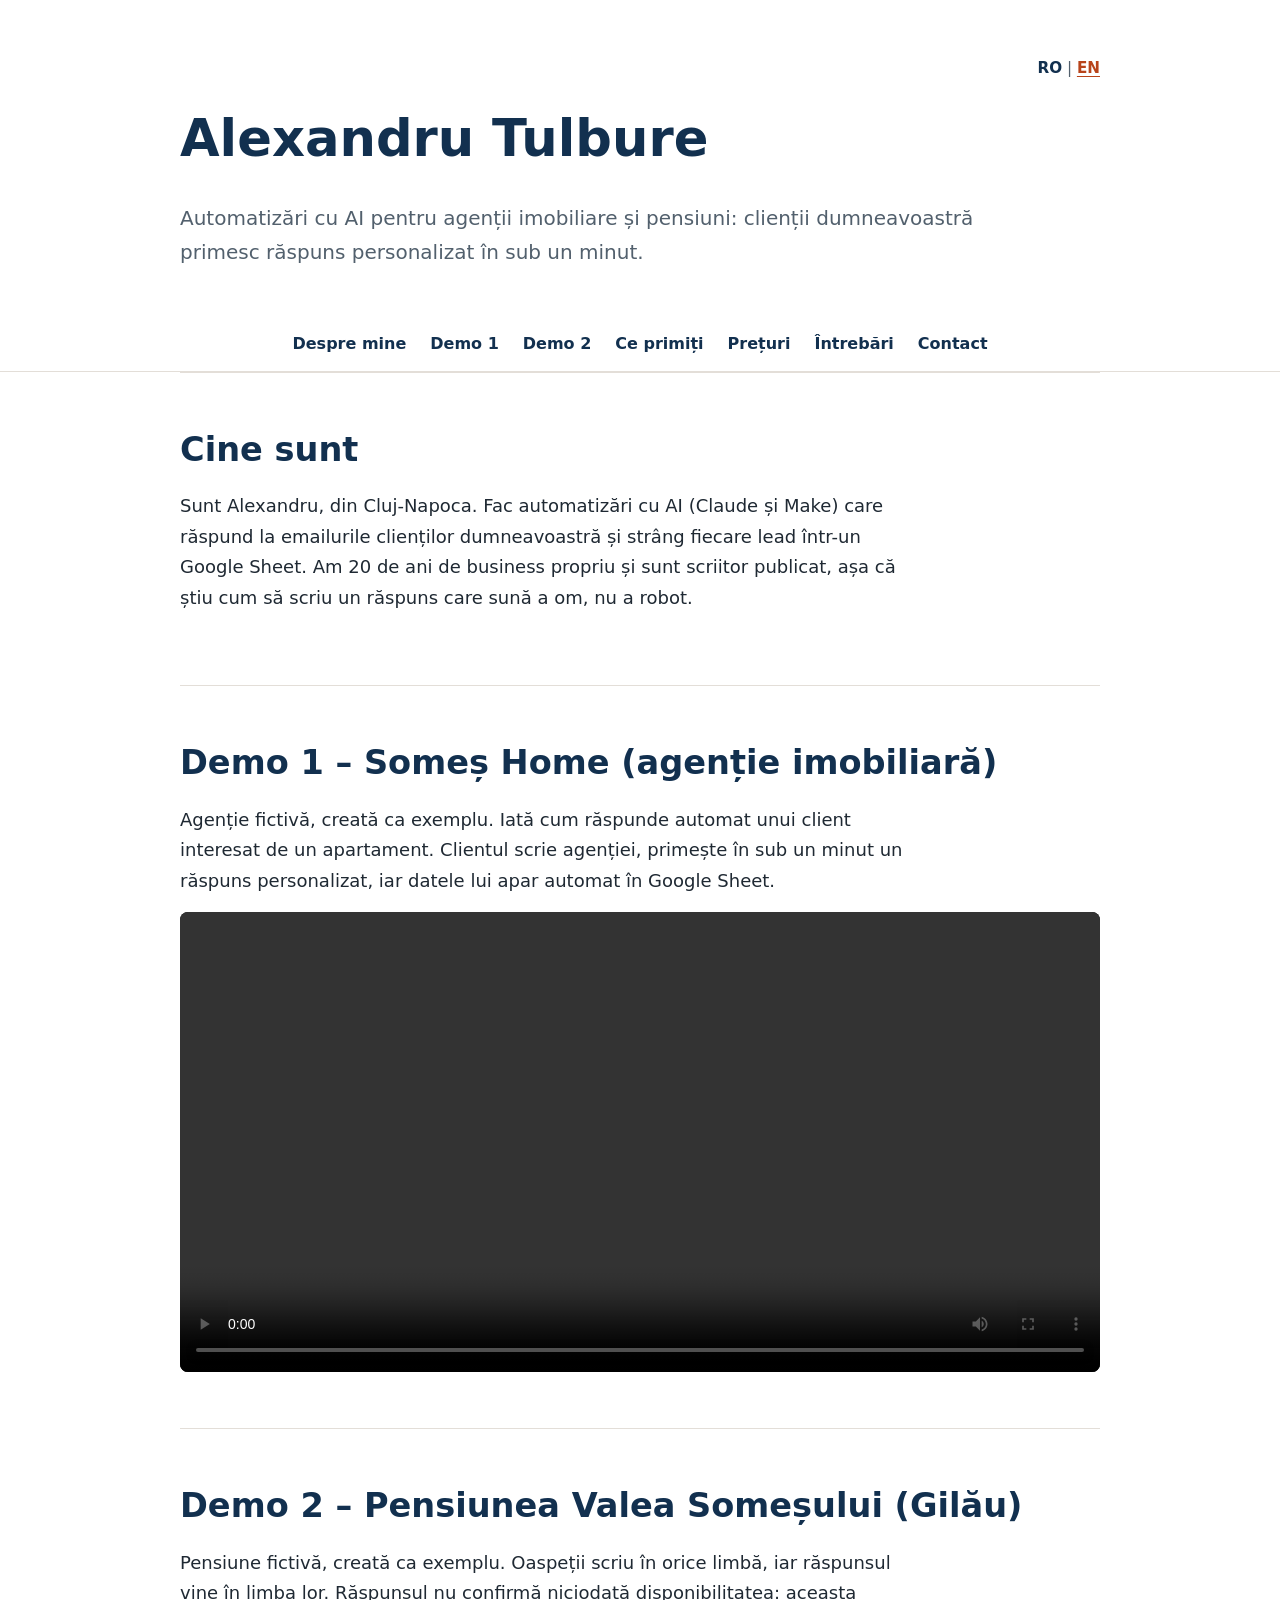
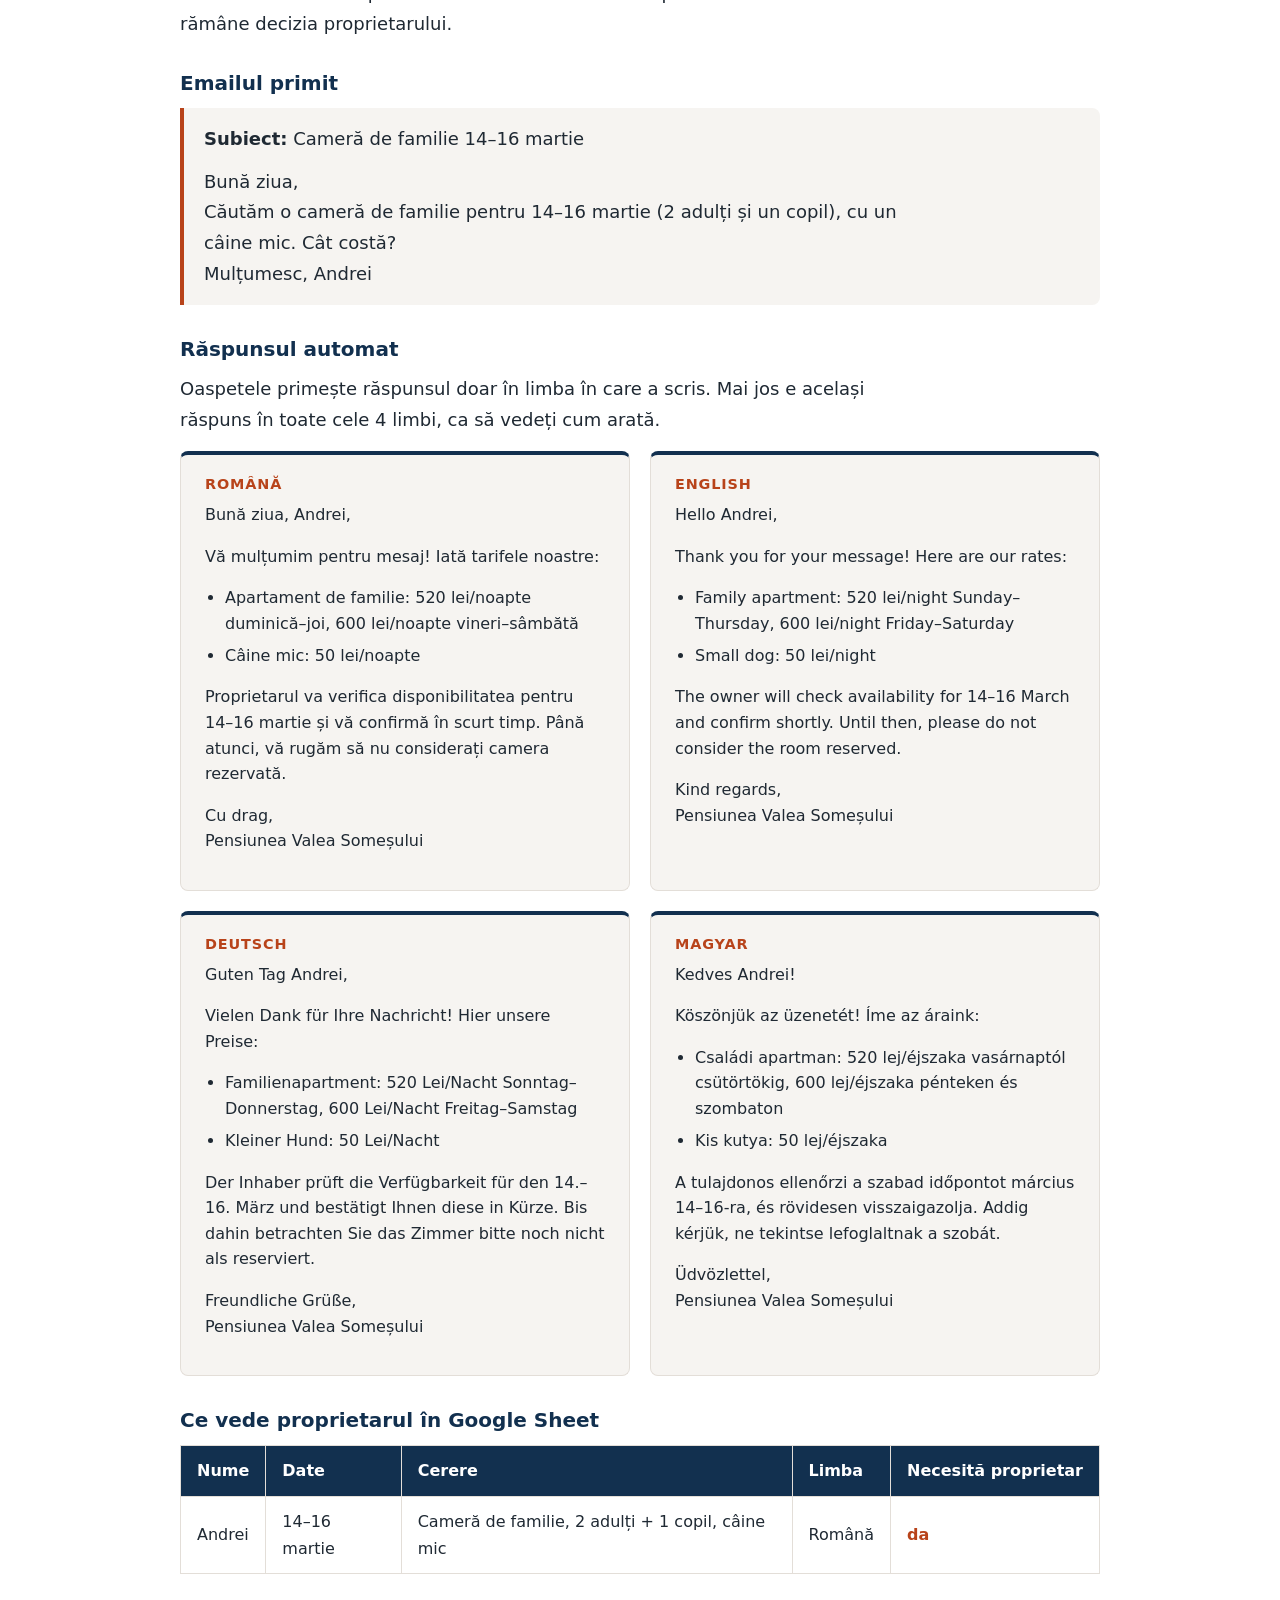
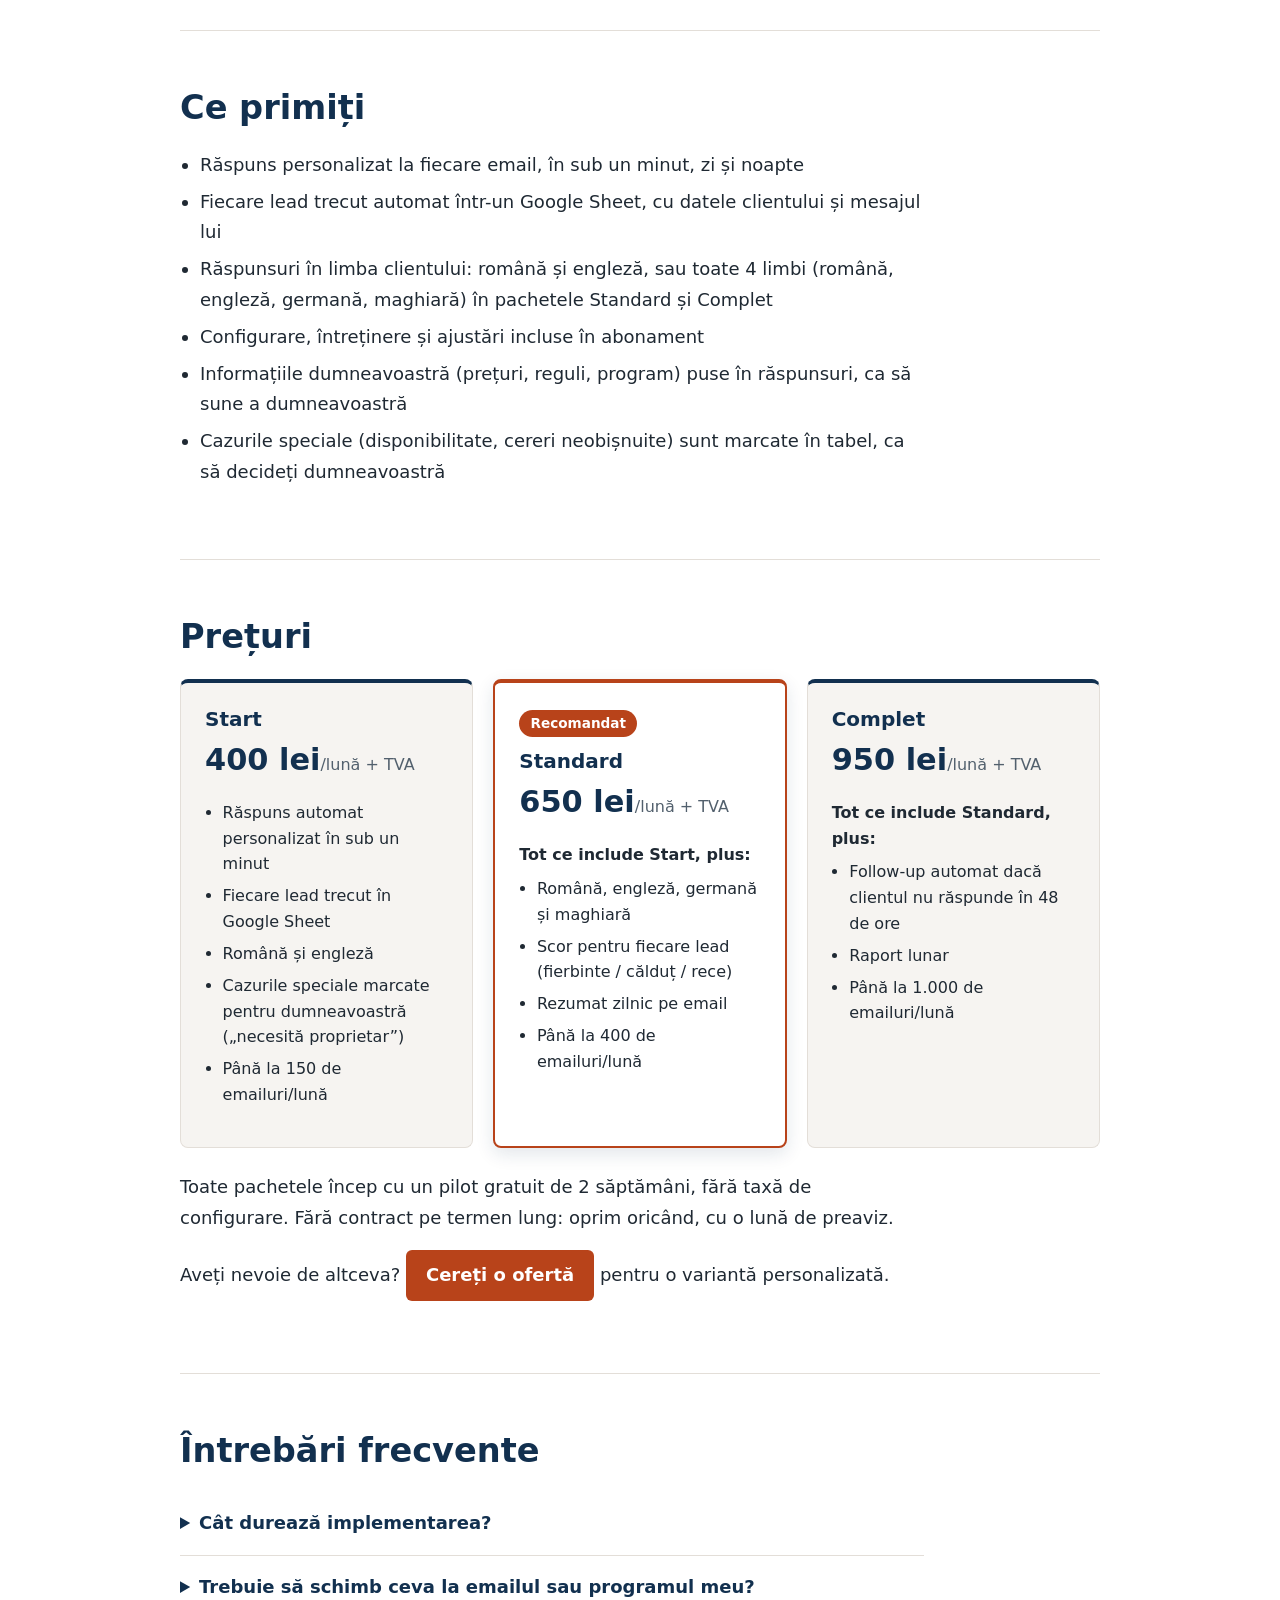
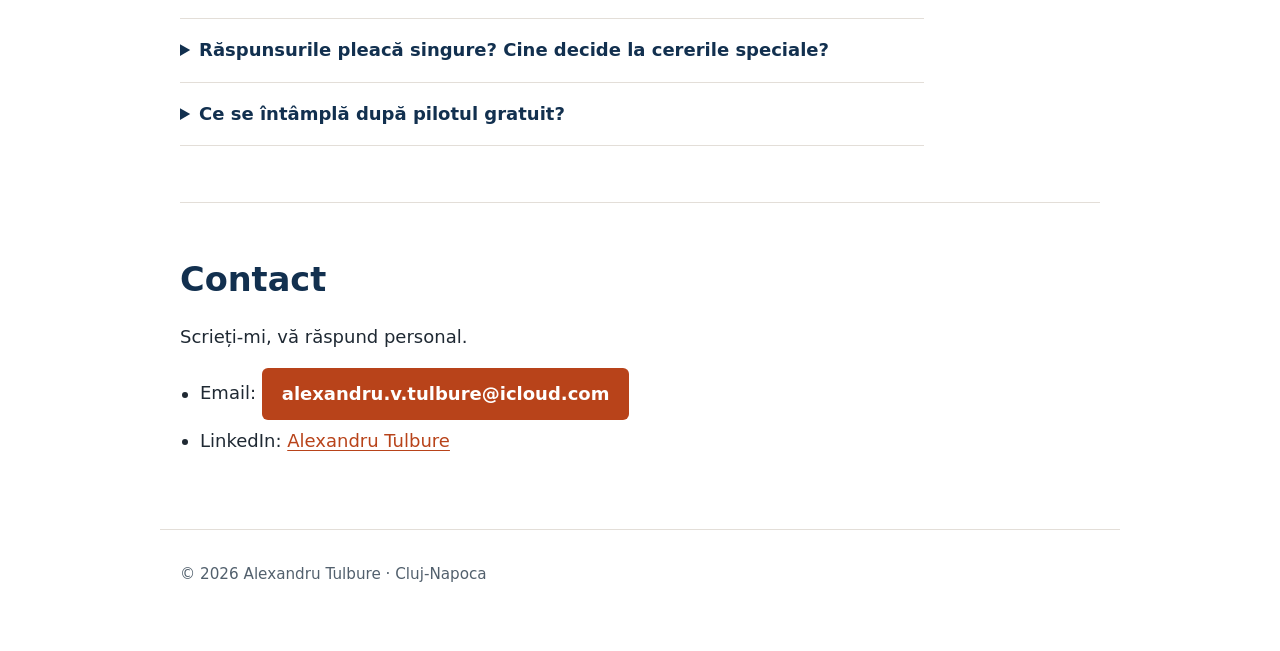
==== commit 24556c43: "Marcajul 'necesita proprietar' inclus in toate pachetele - Start: adauga punctul cu cazurile special" ====
--- a/index.html
+++ b/index.html
@@ -171,6 +171,7 @@
             <li>Răspuns automat personalizat în sub un minut</li>
             <li>Fiecare lead trecut în Google Sheet</li>
             <li>Română și engleză</li>
+            <li>Cazurile speciale marcate pentru dumneavoastră („necesită proprietar”)</li>
             <li>Până la 150 de emailuri/lună</li>
           </ul>
         </div>
@@ -182,7 +183,7 @@
           <p class="include">Tot ce include Start, plus:</p>
           <ul>
             <li>Română, engleză, germană și maghiară</li>
-            <li>Scor pentru fiecare lead (fierbinte / călduț / rece) sau marcaj „necesită proprietar”</li>
+            <li>Scor pentru fiecare lead (fierbinte / călduț / rece)</li>
             <li>Rezumat zilnic pe email</li>
             <li>Până la 400 de emailuri/lună</li>
           </ul>
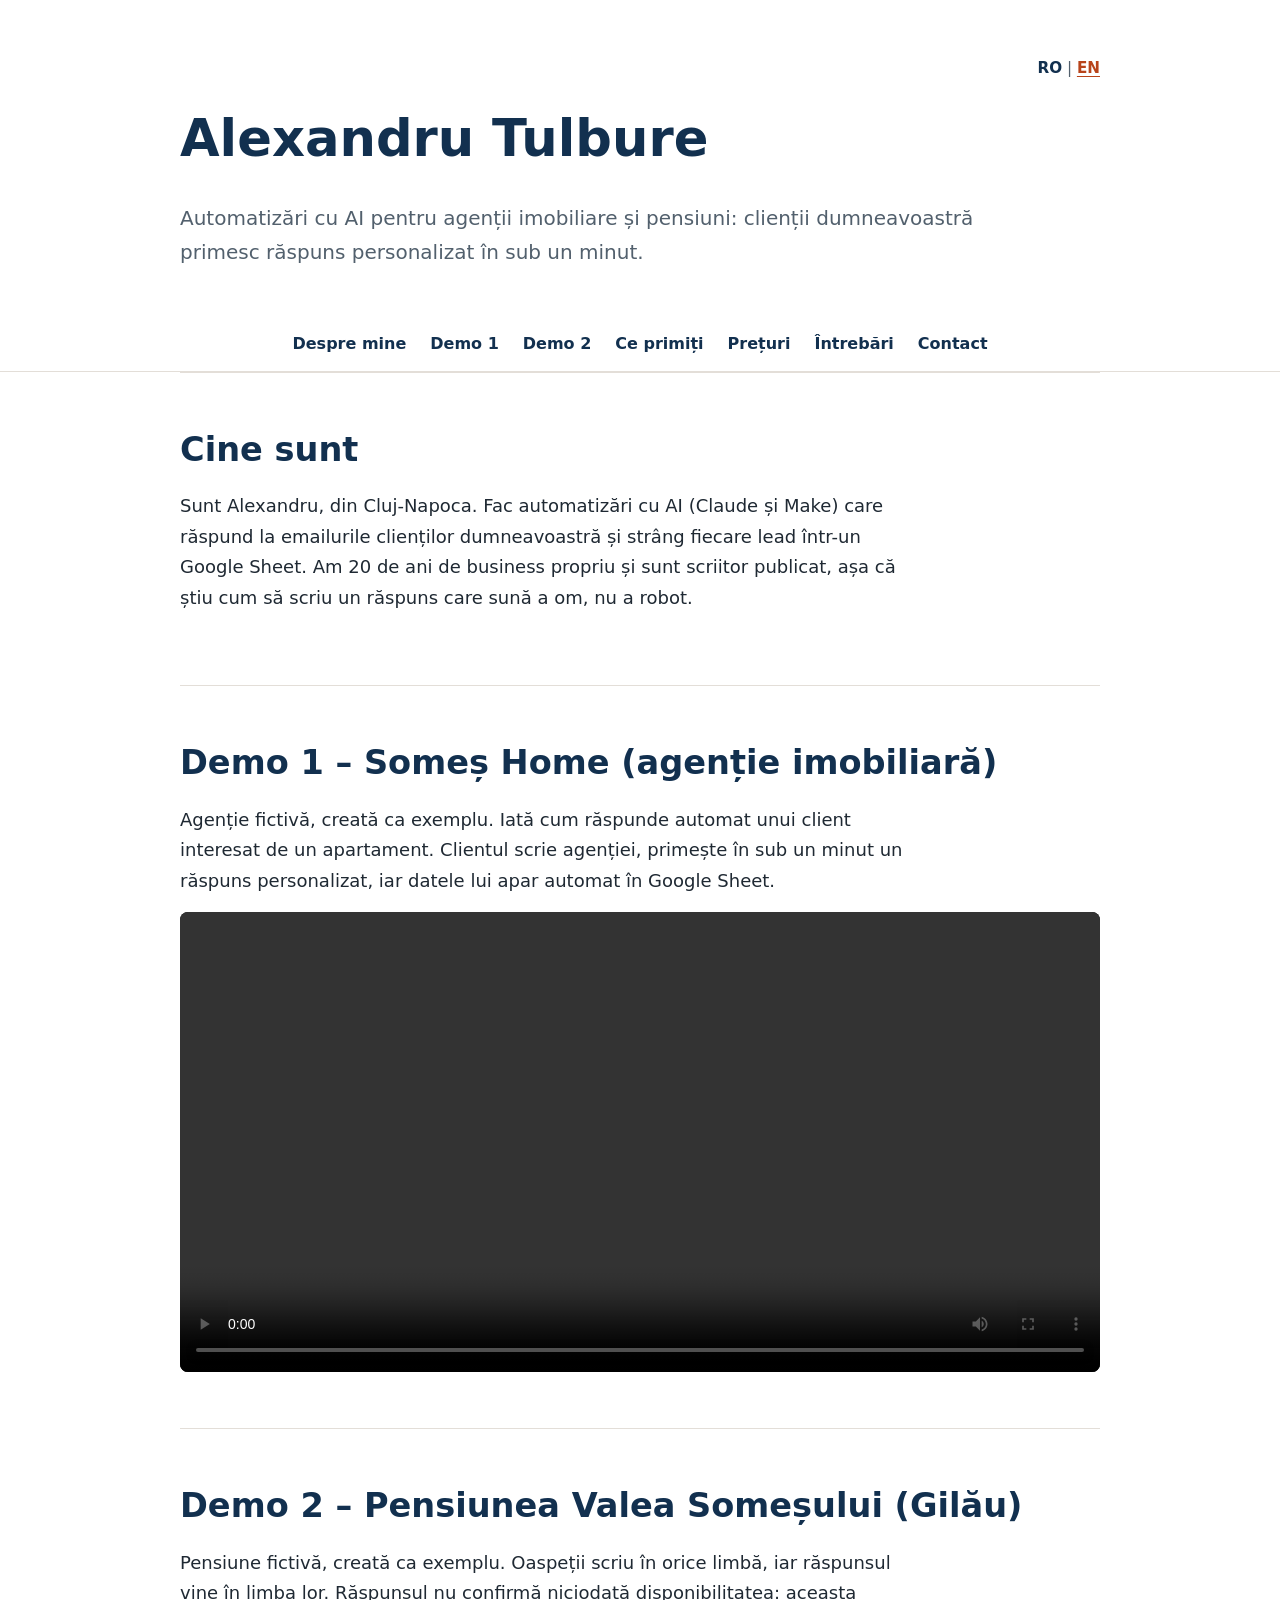
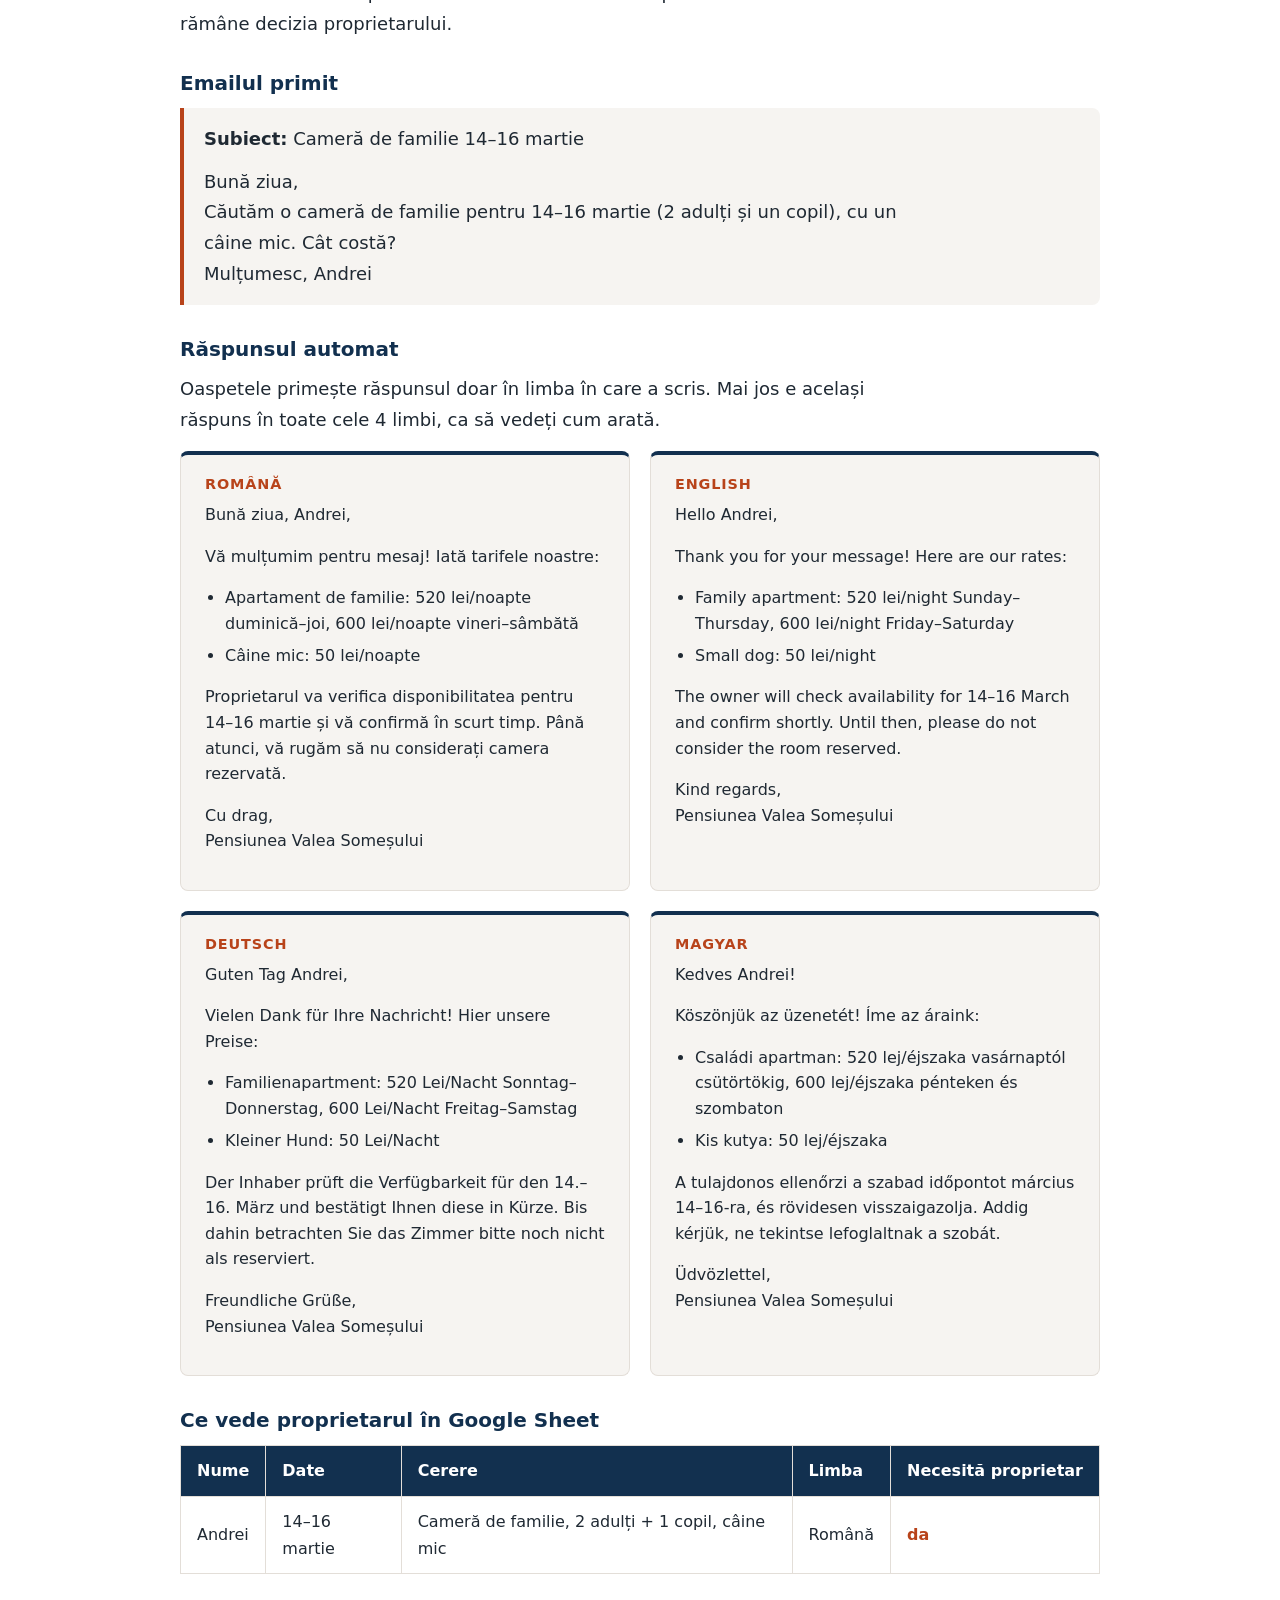
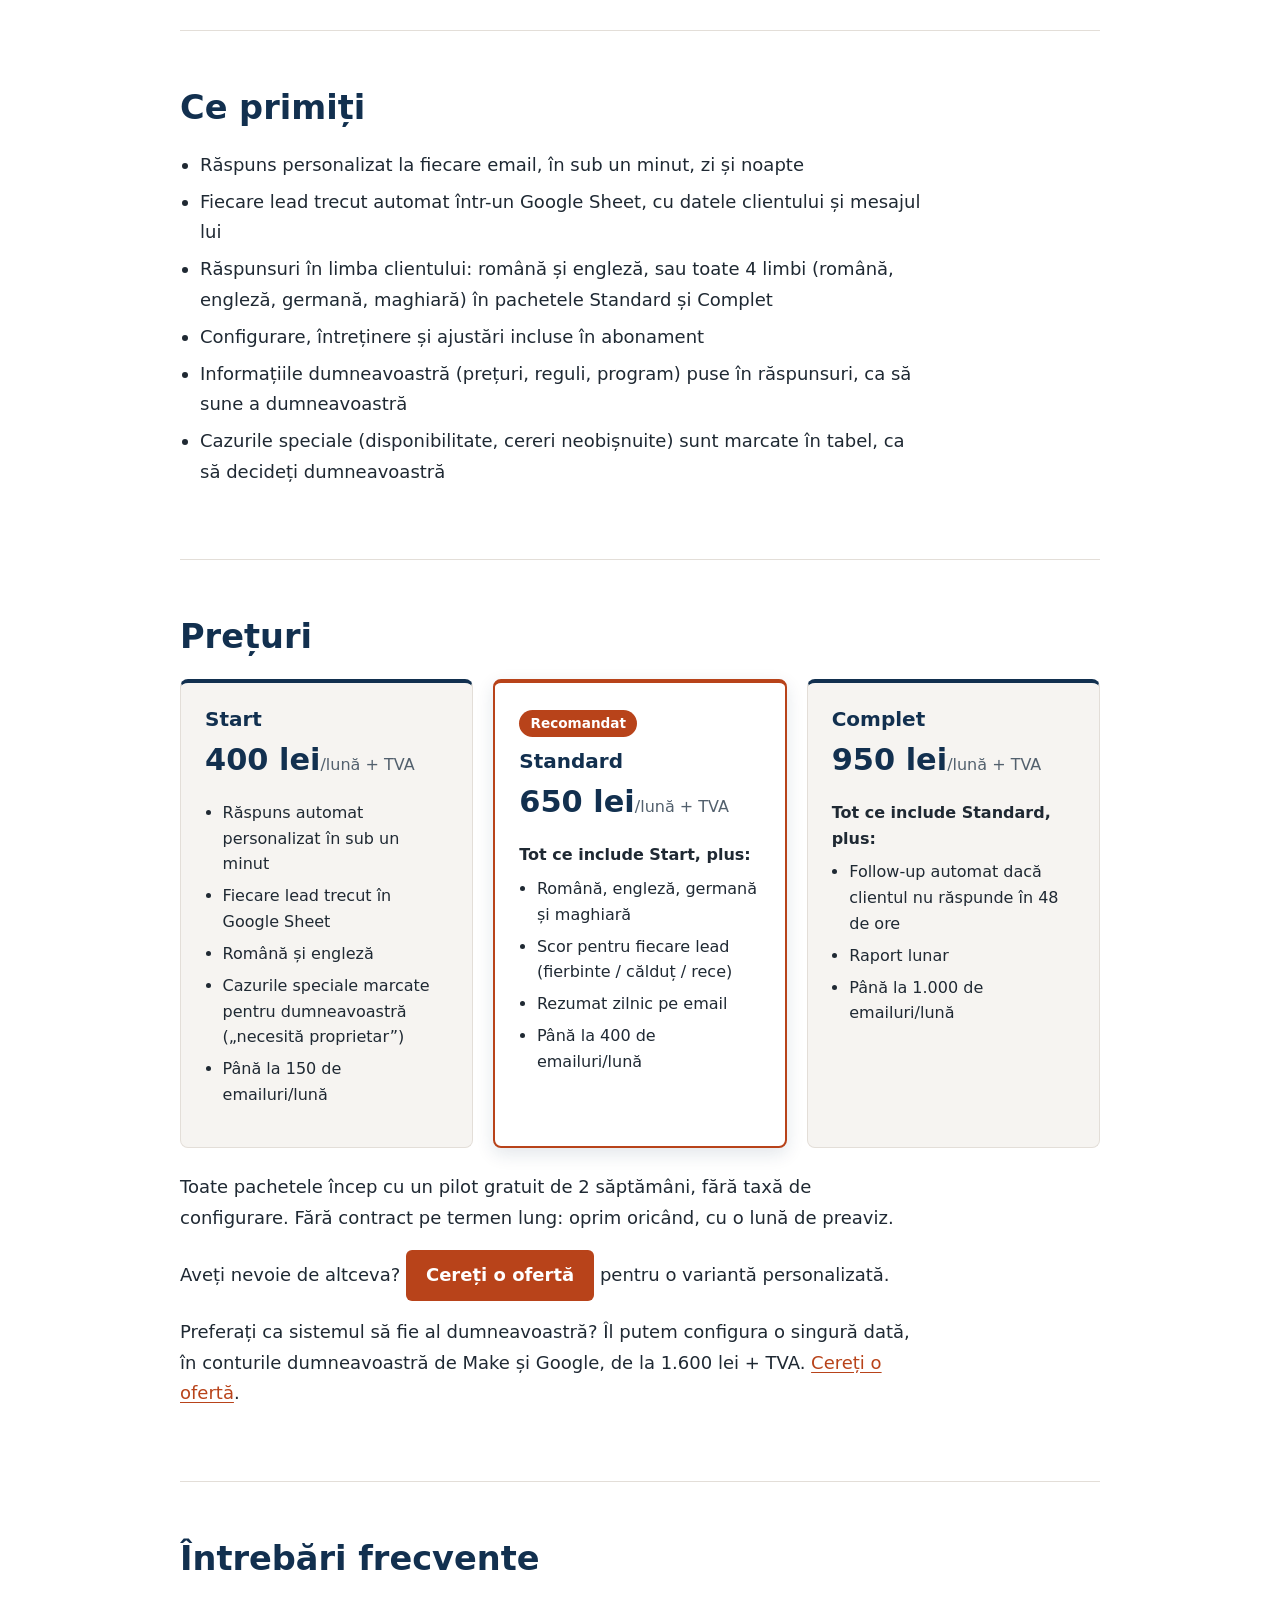
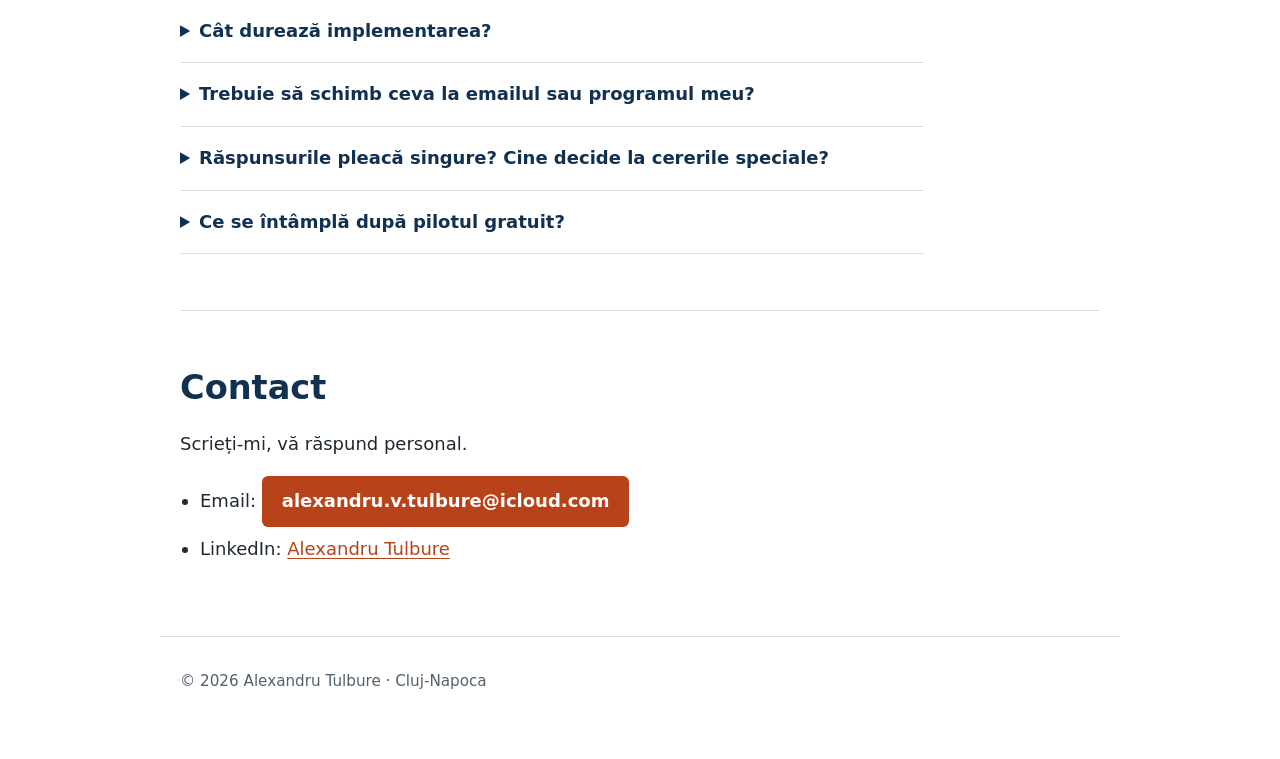
==== commit 2677042e: "Adauga optiunea de configurare unica in conturile clientului - paragraf nou in sectiunea Preturi, du" ====
--- a/index.html
+++ b/index.html
@@ -204,6 +204,7 @@
 
       <p>Toate pachetele încep cu un pilot gratuit de 2 săptămâni, fără taxă de configurare. Fără contract pe termen lung: oprim oricând, cu o lună de preaviz.</p>
       <p>Aveți nevoie de altceva? <a class="buton" href="#contact">Cereți o ofertă</a> pentru o variantă personalizată.</p>
+      <p>Preferați ca sistemul să fie al dumneavoastră? Îl putem configura o singură dată, în conturile dumneavoastră de Make și Google, de la 1.600 lei + TVA. <a href="#contact">Cereți o ofertă</a>.</p>
     </section>
 
     <section id="faq">
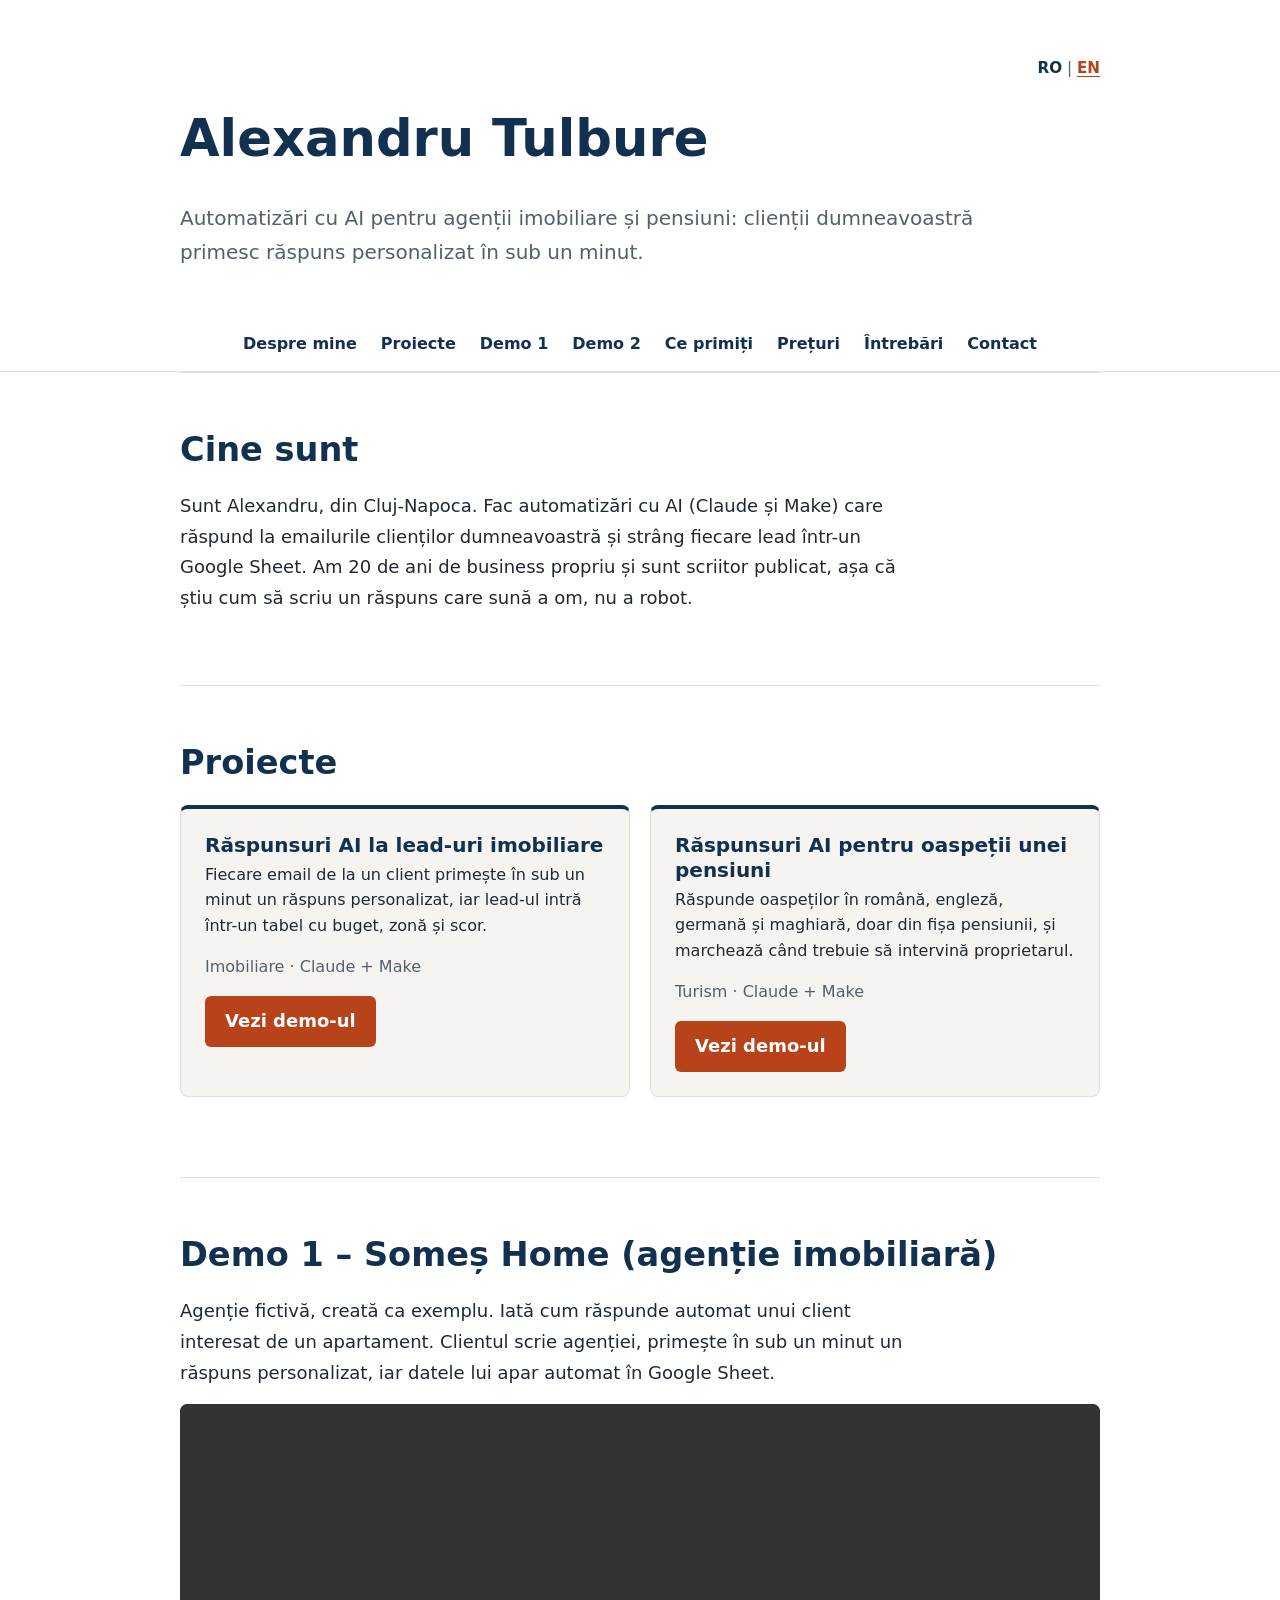
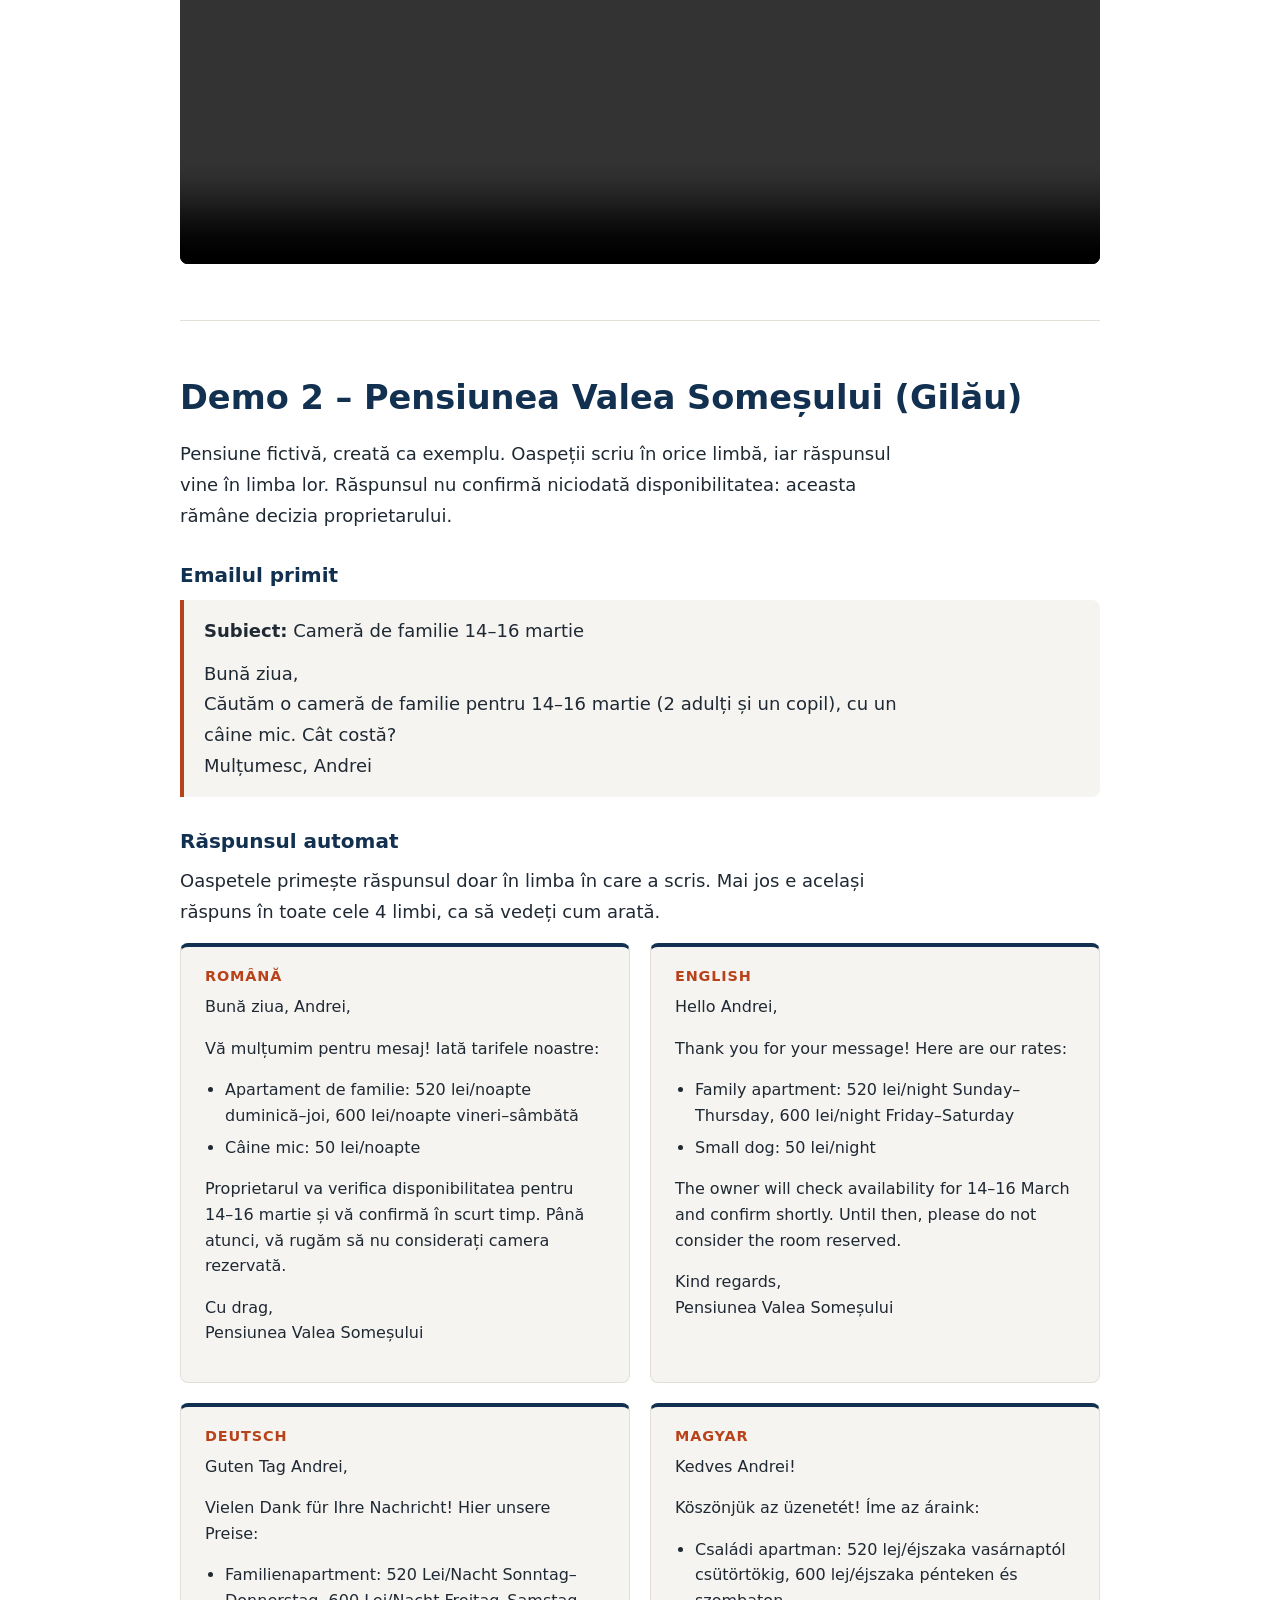
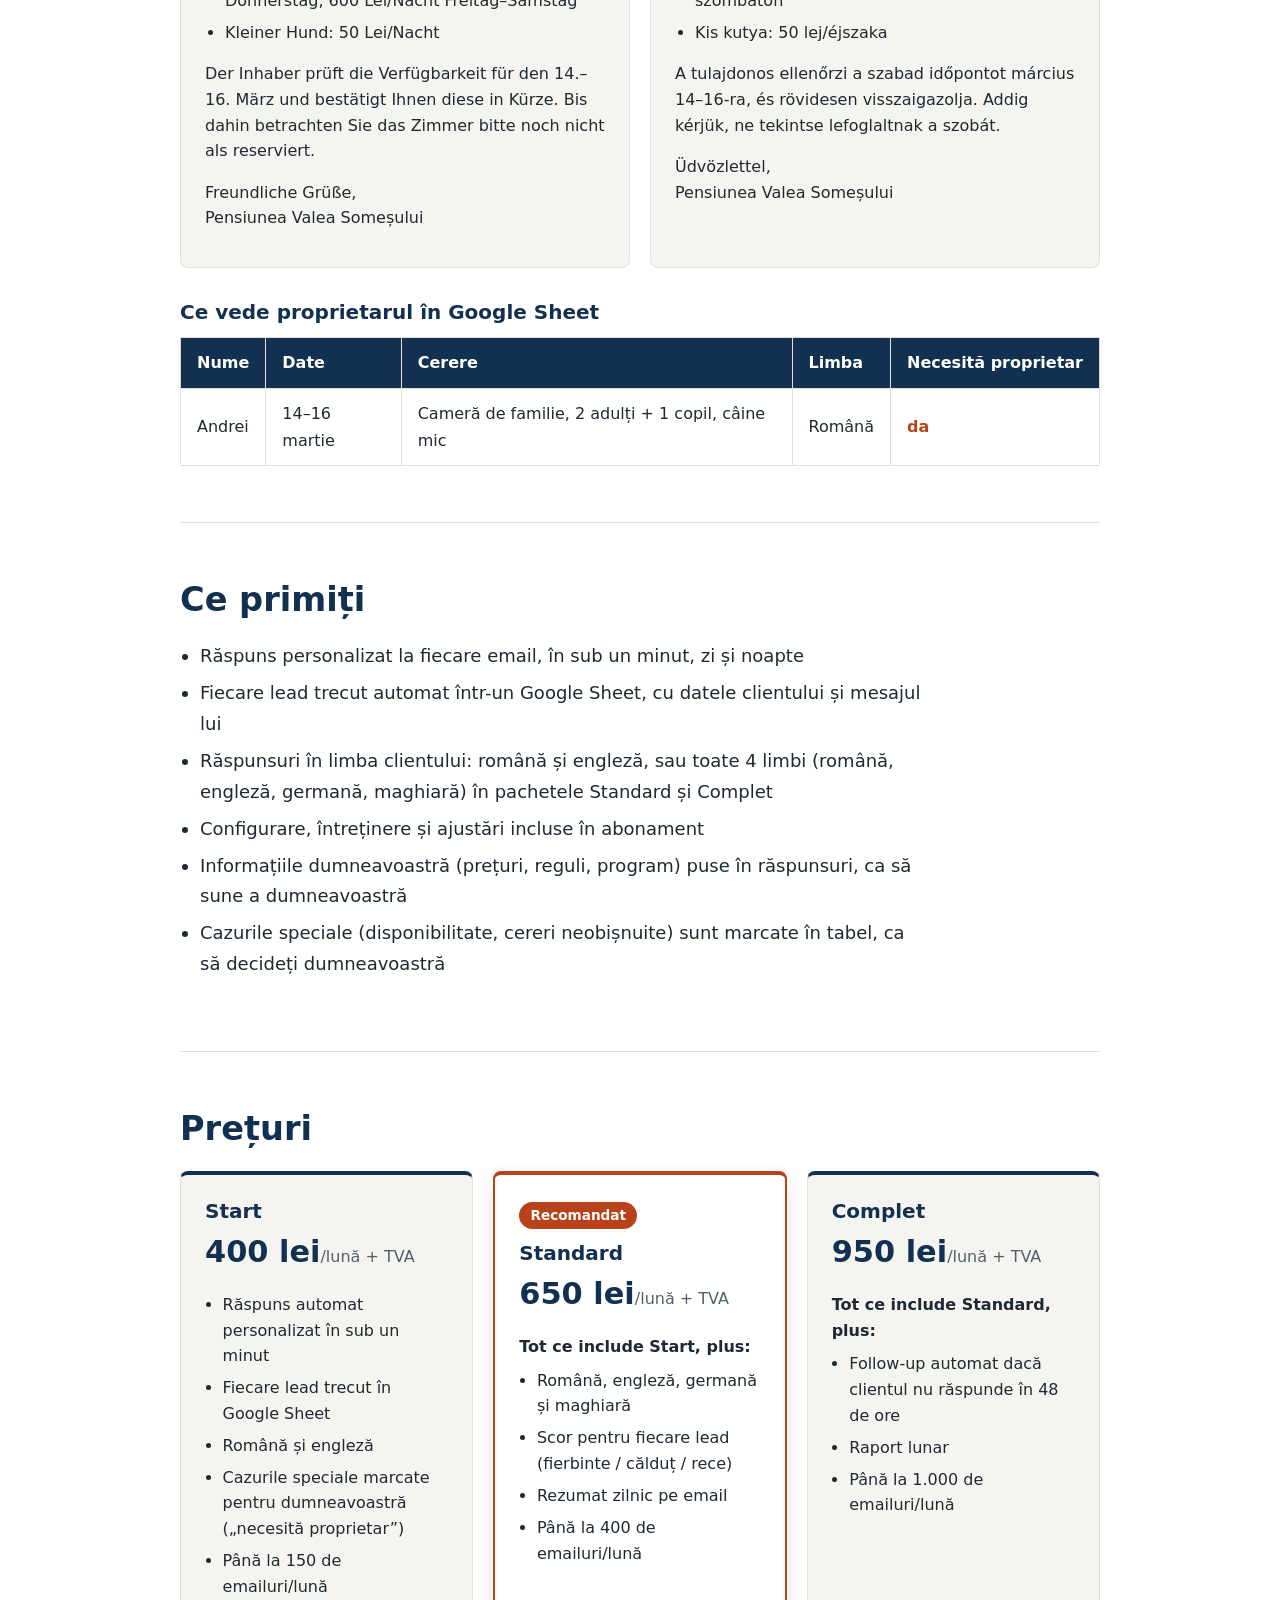
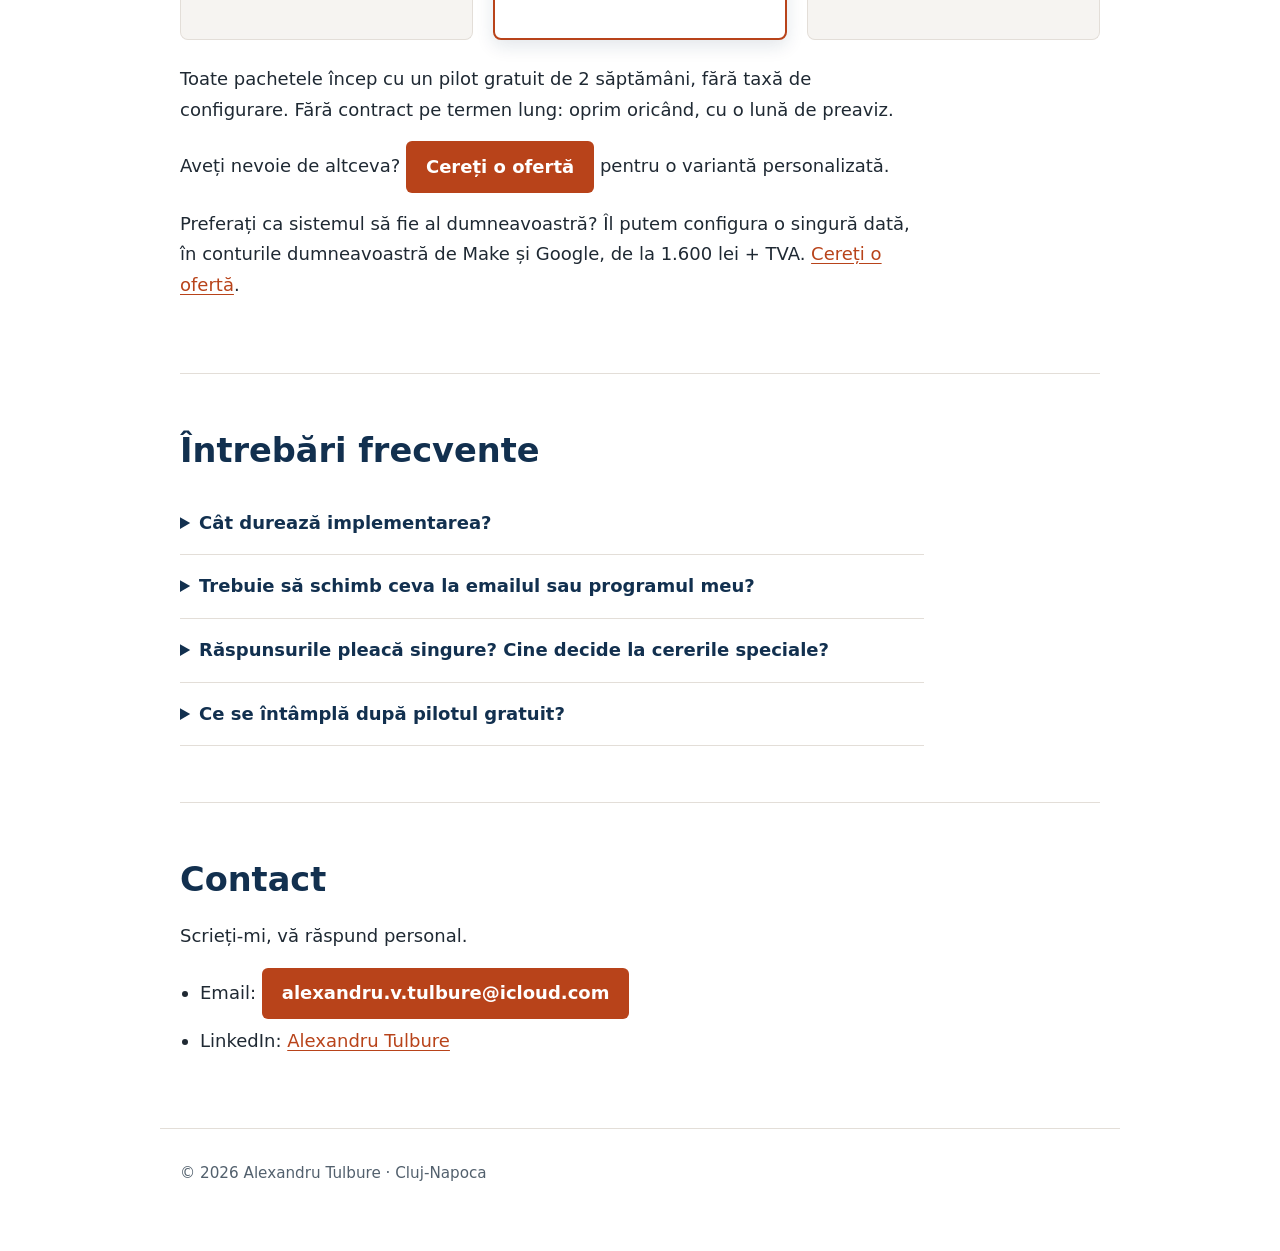
==== commit 04e98b69: "Secțiunea Proiecte (RO) Co-Authored-By: Claude Sonnet 5.5 <noreply@anthropic.com>" ====
--- a/index.html
+++ b/index.html
@@ -35,6 +35,7 @@
 
   <nav>
     <a href="#despre">Despre mine</a>
+    <a href="#proiecte">Proiecte</a>
     <a href="#demo-1">Demo 1</a>
     <a href="#demo-2">Demo 2</a>
     <a href="#primesti">Ce primiți</a>
@@ -48,6 +49,27 @@
     <section id="despre">
       <h2>Cine sunt</h2>
       <p>Sunt Alexandru, din Cluj-Napoca. Fac automatizări cu AI (Claude și Make) care răspund la emailurile clienților dumneavoastră și strâng fiecare lead într-un Google Sheet. Am 20 de ani de business propriu și sunt scriitor publicat, așa că știu cum să scriu un răspuns care sună a om, nu a robot.</p>
+    </section>
+
+    <section id="proiecte">
+      <h2>Proiecte</h2>
+      <div class="pachete proiecte">
+
+        <div class="pachet">
+          <h3>Răspunsuri AI la lead-uri imobiliare</h3>
+          <p>Fiecare email de la un client primește în sub un minut un răspuns personalizat, iar lead-ul intră într-un tabel cu buget, zonă și scor.</p>
+          <p class="nota">Imobiliare · Claude + Make</p>
+          <a class="buton" href="#demo-1">Vezi demo-ul</a>
+        </div>
+
+        <div class="pachet">
+          <h3>Răspunsuri AI pentru oaspeții unei pensiuni</h3>
+          <p>Răspunde oaspeților în română, engleză, germană și maghiară, doar din fișa pensiunii, și marchează când trebuie să intervină proprietarul.</p>
+          <p class="nota">Turism · Claude + Make</p>
+          <a class="buton" href="#demo-2">Vezi demo-ul</a>
+        </div>
+
+      </div>
     </section>
 
     <section id="demo-1">
--- a/style.css
+++ b/style.css
@@ -215,6 +215,11 @@
 .pachet p, .pachet ul { max-width: none; font-size: 1rem; line-height: 1.6; }
 .pachet ul { padding-left: 1.1rem; }
 
+/* Proiecte: 2 carduri pe rând pe calculator */
+@media (min-width: 860px) {
+  .pachete.proiecte { grid-template-columns: repeat(2, 1fr); }
+}
+
 .pret { color: var(--text-soft); margin-bottom: 1rem; }
 .pret strong { font-size: 1.9rem; color: var(--albastru); }
 .include { font-weight: 600; margin-bottom: 0.5rem; }
